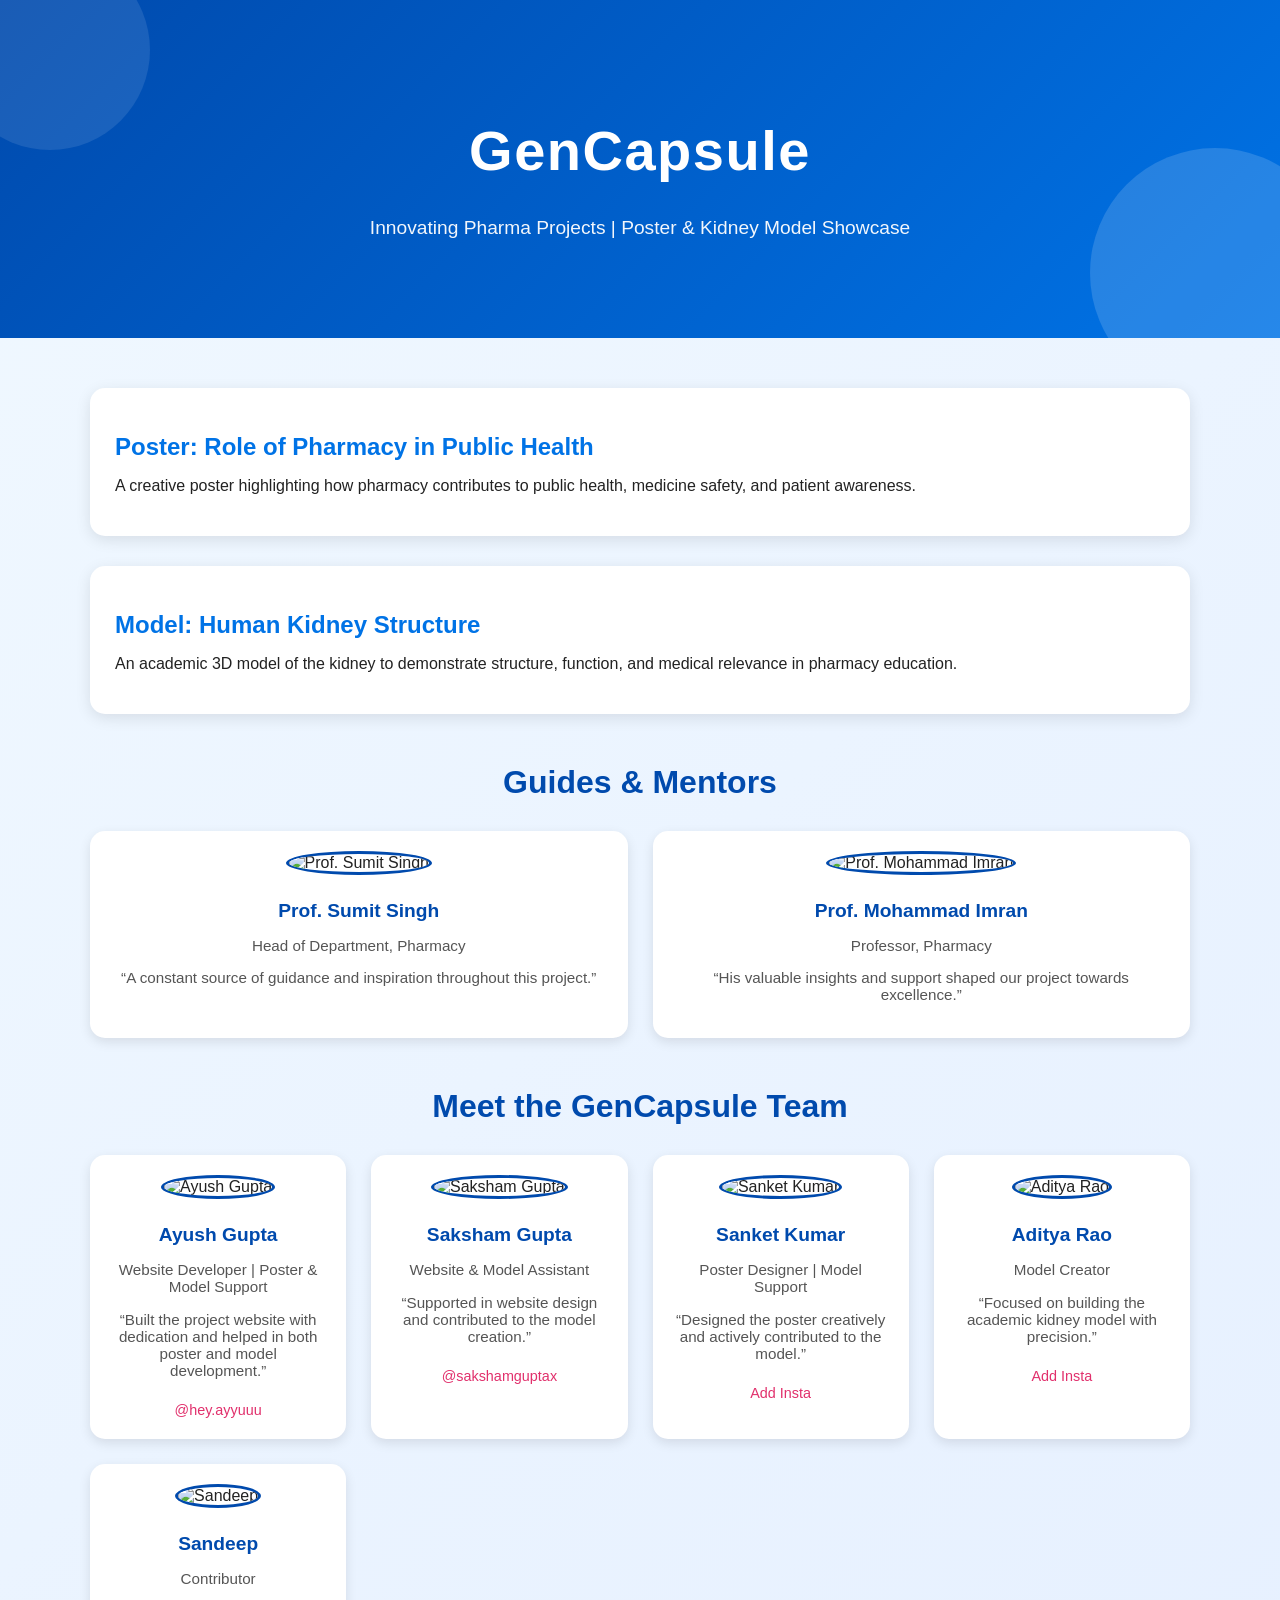
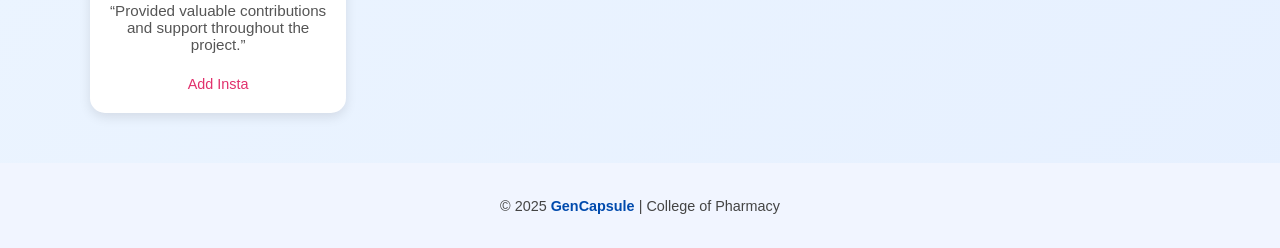
==== a.html @ 82768d1e "Update a.html" ====
<!DOCTYPE html>
<html lang="en">
<head>
  <meta charset="UTF-8">
  <meta name="viewport" content="width=device-width, initial-scale=1.0">
  <title>GenCapsule | Pharmacy Project Showcase</title>
  <style>
    body {
      font-family: 'Poppins', sans-serif;
      margin: 0;
      background: linear-gradient(135deg, #f0f8ff, #e6f0ff);
      color: #222;
    }
    /* Hero Section */
    header {
      display: flex;
      flex-direction: column;
      justify-content: center;
      align-items: center;
      text-align: center;
      padding: 80px 20px;
      background: linear-gradient(135deg, #004aad, #0073e6);
      color: white;
      position: relative;
      overflow: hidden;
    }
    header::before {
      content: "";
      position: absolute;
      top: -50px;
      left: -50px;
      width: 200px;
      height: 200px;
      background: rgba(255, 255, 255, 0.1);
      border-radius: 50%;
      animation: float 6s ease-in-out infinite;
    }
    header::after {
      content: "";
      position: absolute;
      bottom: -60px;
      right: -60px;
      width: 250px;
      height: 250px;
      background: rgba(255, 255, 255, 0.15);
      border-radius: 50%;
      animation: float 8s ease-in-out infinite reverse;
    }
    @keyframes float {
      0%, 100% { transform: translateY(0px); }
      50% { transform: translateY(-20px); }
    }
    header h1 {
      font-size: 3.5rem;
      margin-bottom: 15px;
      letter-spacing: 1.5px;
      z-index: 2;
    }
    header p {
      font-size: 1.2rem;
      opacity: 0.95;
      z-index: 2;
    }

    /* Sections */
    .projects, .team, .mentors {
      max-width: 1100px;
      margin: 50px auto;
      padding: 0 20px;
    }
    .project-card {
      background: white;
      border-radius: 15px;
      padding: 25px;
      box-shadow: 0 4px 15px rgba(0,0,0,0.1);
      margin-bottom: 30px;
      transition: transform 0.3s ease;
    }
    .project-card:hover {
      transform: translateY(-8px);
    }
    .project-card h2 {
      color: #0073e6;
      margin-bottom: 10px;
    }

    /* Team + Mentor section */
    h2.section-title {
      text-align: center;
      margin-bottom: 30px;
      color: #004aad;
      font-size: 2rem;
    }
    .members, .mentors-grid {
      display: grid;
      grid-template-columns: repeat(auto-fit, minmax(220px, 1fr));
      gap: 25px;
    }
    .member, .mentor {
      background: white;
      border-radius: 15px;
      padding: 20px;
      text-align: center;
      box-shadow: 0 4px 12px rgba(0,0,0,0.1);
      transition: transform 0.3s ease;
    }
    .member:hover, .mentor:hover {
      transform: scale(1.05);
    }
    .member img, .mentor img {
      width: 110px;
      height: 110px;
      border-radius: 50%;
      object-fit: cover;
      margin-bottom: 15px;
      border: 3px solid #004aad;
    }
    .member h3, .mentor h3 {
      margin: 10px 0 5px;
      font-size: 1.2rem;
      color: #004aad;
    }
    .member p, .mentor p {
      font-size: 0.95rem;
      color: #555;
    }
    .insta {
      margin-top: 8px;
      display: inline-block;
      color: #e1306c;
      text-decoration: none;
      font-size: 0.9rem;
      font-weight: 500;
    }

    footer {
      text-align: center;
      padding: 20px;
      background: #f1f5ff;
      font-size: 0.9rem;
      color: #444;
    }
    footer strong {
      color: #004aad;
    }
  </style>
</head>
<body>

  <!-- Hero -->
  <header>
    <h1>GenCapsule</h1>
    <p>Innovating Pharma Projects | Poster & Kidney Model Showcase</p>
  </header>

  <!-- Projects -->
  <section class="projects">
    <div class="project-card">
      <h2>Poster: Role of Pharmacy in Public Health</h2>
      <p>A creative poster highlighting how pharmacy contributes to public health, medicine safety, and patient awareness.</p>
    </div>
    <div class="project-card">
      <h2>Model: Human Kidney Structure</h2>
      <p>An academic 3D model of the kidney to demonstrate structure, function, and medical relevance in pharmacy education.</p>
    </div>
  </section>

  <!-- Mentors -->
  <section class="mentors">
    <h2 class="section-title">Guides & Mentors</h2>
    <div class="mentors-grid">
      <div class="mentor">
        <img src="https://github.com/Ayuxhgpt/PharmaElevate/blob/main/assists/scp.jpg?raw=true" alt="Prof. Sumit Singh">
        <h3>Prof. Sumit Singh</h3>
        <p>Head of Department, Pharmacy</p>
        <p>“A constant source of guidance and inspiration throughout this project.”</p>
      </div>
      <div class="mentor">
        <img src="https://github.com/Ayuxhgpt/PharmaElevate/blob/main/assists/scp.jpg?raw=true" alt="Prof. Mohammad Imran">
        <h3>Prof. Mohammad Imran</h3>
        <p>Professor, Pharmacy</p>
        <p>“His valuable insights and support shaped our project towards excellence.”</p>
      </div>
    </div>
  </section>

  <!-- Team -->
  <section class="team">
    <h2 class="section-title">Meet the GenCapsule Team</h2>
    <div class="members">
      <div class="member">
        <img src="https://via.placeholder.com/100" alt="Ayush Gupta">
        <h3>Ayush Gupta</h3>
        <p>Website Developer | Poster & Model Support</p>
        <p>“Built the project website with dedication and helped in both poster and model development.”</p>
        <a href="https://instagram.com/hey.ayyuuu" target="_blank" class="insta">@hey.ayyuuu</a>
      </div>
      <div class="member">
        <img src="https://via.placeholder.com/100" alt="Saksham Gupta">
        <h3>Saksham Gupta</h3>
        <p>Website & Model Assistant</p>
        <p>“Supported in website design and contributed to the model creation.”</p>
        <a href="https://instagram.com/sakshamguptax" target="_blank" class="insta">@sakshamguptax</a>
      </div>
      <div class="member">
        <img src="https://via.placeholder.com/100" alt="Sanket Kumar">
        <h3>Sanket Kumar</h3>
        <p>Poster Designer | Model Support</p>
        <p>“Designed the poster creatively and actively contributed to the model.”</p>
        <a href="#" class="insta">Add Insta</a>
      </div>
      <div class="member">
        <img src="https://via.placeholder.com/100" alt="Aditya Rao">
        <h3>Aditya Rao</h3>
        <p>Model Creator</p>
        <p>“Focused on building the academic kidney model with precision.”</p>
        <a href="#" class="insta">Add Insta</a>
      </div>
      <div class="member">
        <img src="https://via.placeholder.com/100" alt="Sandeep">
        <h3>Sandeep</h3>
        <p>Contributor</p>
        <p>“Provided valuable contributions and support throughout the project.”</p>
        <a href="#" class="insta">Add Insta</a>
      </div>
    </div>
  </section>

  <footer>
    <p>© 2025 <strong>GenCapsule</strong> | College of Pharmacy</p>
  </footer>

</body>
</html>
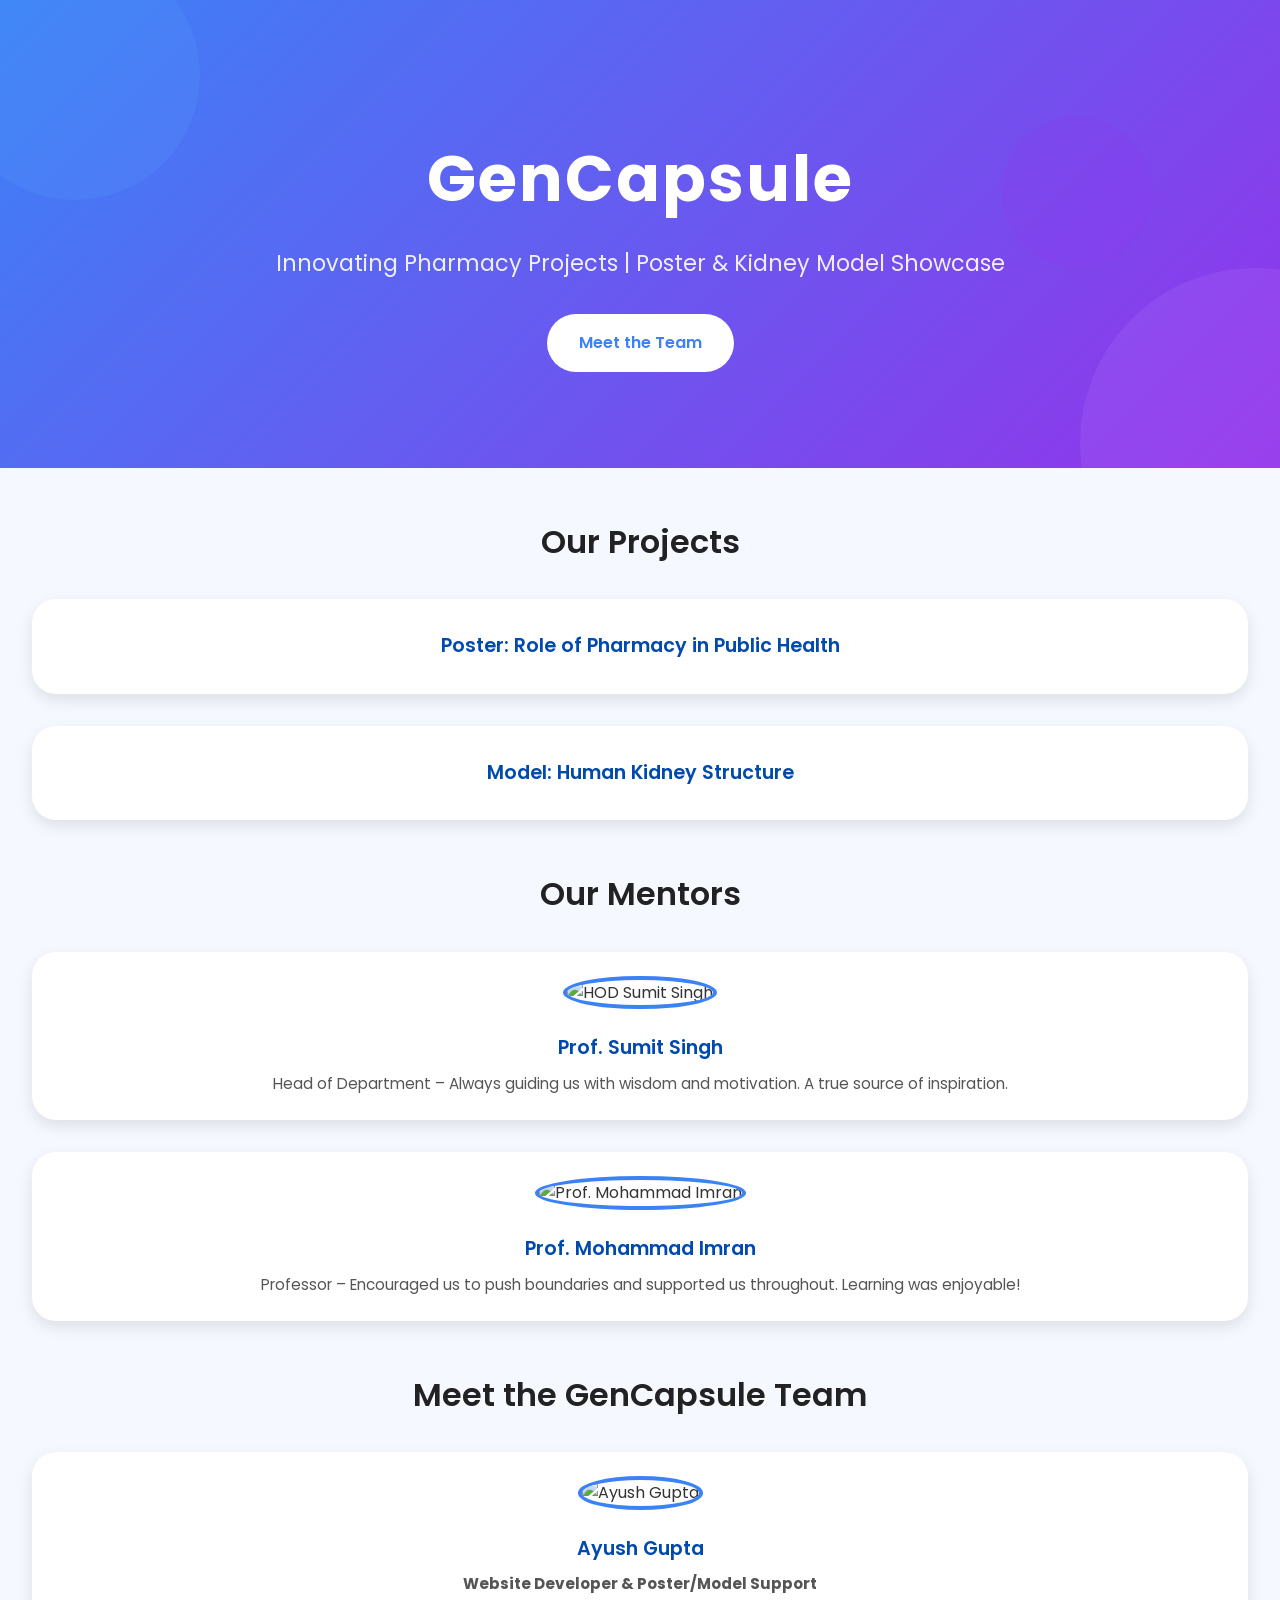
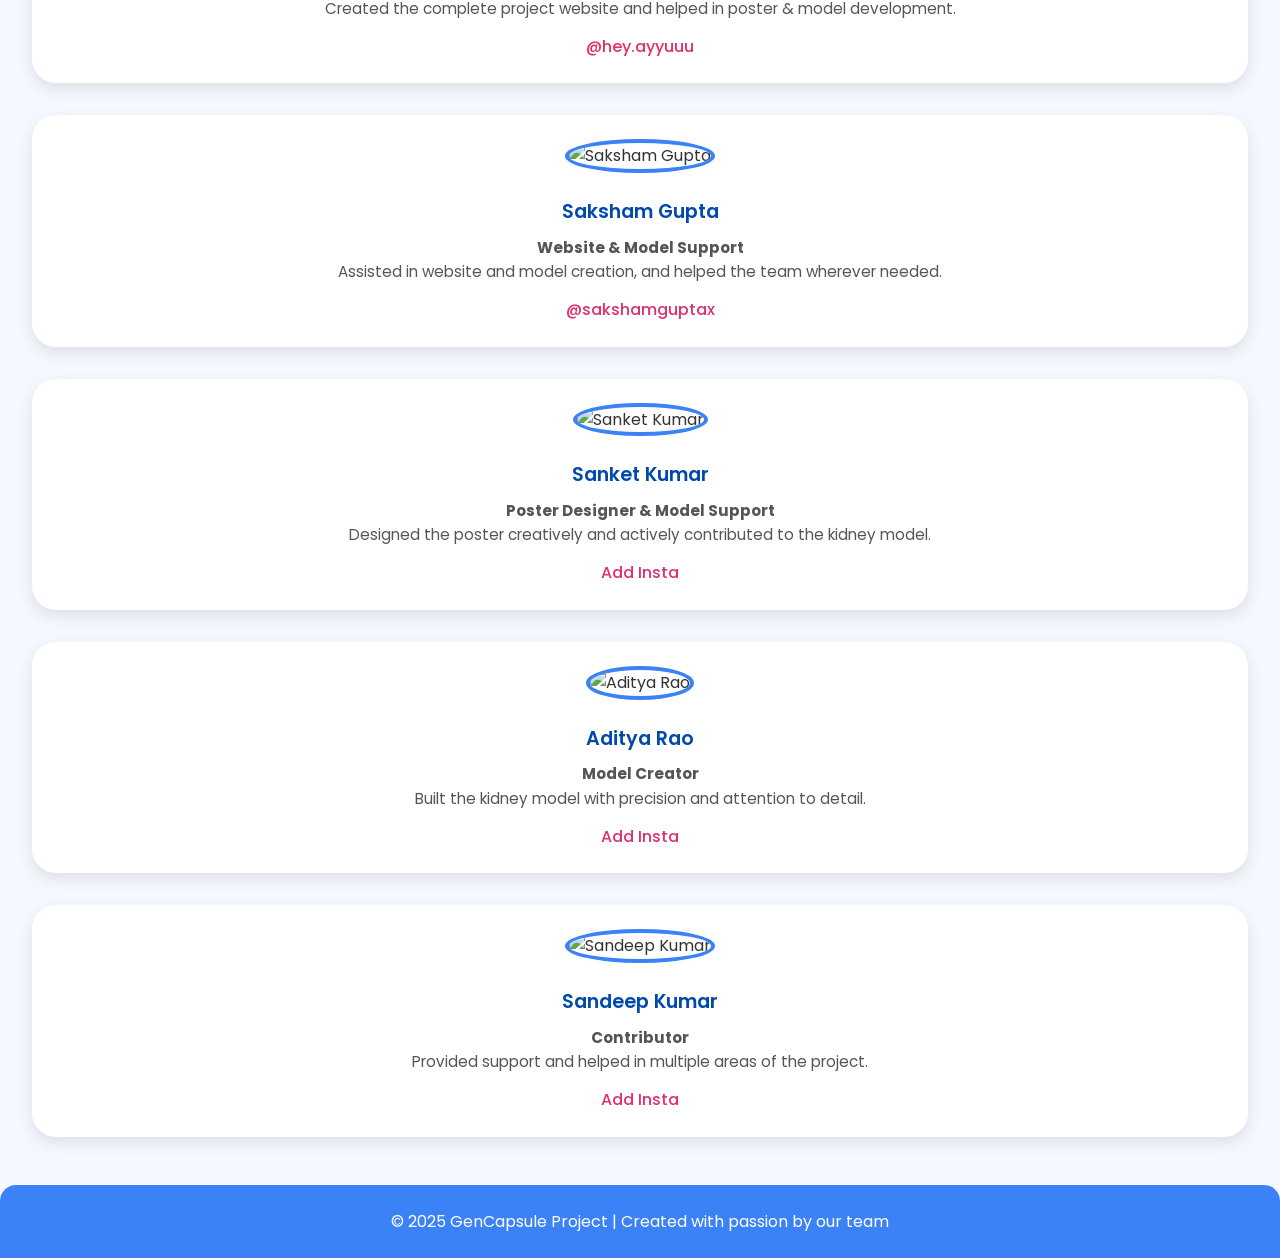
==== commit 19842c0f: "Update a.html" ====
--- a/a.html
+++ b/a.html
@@ -1,234 +1,272 @@
 <!DOCTYPE html>
 <html lang="en">
 <head>
-  <meta charset="UTF-8">
-  <meta name="viewport" content="width=device-width, initial-scale=1.0">
-  <title>GenCapsule | Pharmacy Project Showcase</title>
-  <style>
-    body {
-      font-family: 'Poppins', sans-serif;
-      margin: 0;
-      background: linear-gradient(135deg, #f0f8ff, #e6f0ff);
-      color: #222;
-    }
-    /* Hero Section */
-    header {
-      display: flex;
-      flex-direction: column;
-      justify-content: center;
-      align-items: center;
-      text-align: center;
-      padding: 80px 20px;
-      background: linear-gradient(135deg, #004aad, #0073e6);
-      color: white;
-      position: relative;
-      overflow: hidden;
-    }
-    header::before {
-      content: "";
-      position: absolute;
-      top: -50px;
-      left: -50px;
-      width: 200px;
-      height: 200px;
-      background: rgba(255, 255, 255, 0.1);
-      border-radius: 50%;
-      animation: float 6s ease-in-out infinite;
-    }
-    header::after {
-      content: "";
-      position: absolute;
-      bottom: -60px;
-      right: -60px;
-      width: 250px;
-      height: 250px;
-      background: rgba(255, 255, 255, 0.15);
-      border-radius: 50%;
-      animation: float 8s ease-in-out infinite reverse;
-    }
-    @keyframes float {
-      0%, 100% { transform: translateY(0px); }
-      50% { transform: translateY(-20px); }
-    }
-    header h1 {
-      font-size: 3.5rem;
-      margin-bottom: 15px;
-      letter-spacing: 1.5px;
-      z-index: 2;
-    }
-    header p {
-      font-size: 1.2rem;
-      opacity: 0.95;
-      z-index: 2;
-    }
-
-    /* Sections */
-    .projects, .team, .mentors {
-      max-width: 1100px;
-      margin: 50px auto;
-      padding: 0 20px;
-    }
-    .project-card {
-      background: white;
-      border-radius: 15px;
-      padding: 25px;
-      box-shadow: 0 4px 15px rgba(0,0,0,0.1);
-      margin-bottom: 30px;
-      transition: transform 0.3s ease;
-    }
-    .project-card:hover {
-      transform: translateY(-8px);
-    }
-    .project-card h2 {
-      color: #0073e6;
-      margin-bottom: 10px;
-    }
-
-    /* Team + Mentor section */
-    h2.section-title {
-      text-align: center;
-      margin-bottom: 30px;
-      color: #004aad;
-      font-size: 2rem;
-    }
-    .members, .mentors-grid {
-      display: grid;
-      grid-template-columns: repeat(auto-fit, minmax(220px, 1fr));
-      gap: 25px;
-    }
-    .member, .mentor {
-      background: white;
-      border-radius: 15px;
-      padding: 20px;
-      text-align: center;
-      box-shadow: 0 4px 12px rgba(0,0,0,0.1);
-      transition: transform 0.3s ease;
-    }
-    .member:hover, .mentor:hover {
-      transform: scale(1.05);
-    }
-    .member img, .mentor img {
-      width: 110px;
-      height: 110px;
-      border-radius: 50%;
-      object-fit: cover;
-      margin-bottom: 15px;
-      border: 3px solid #004aad;
-    }
-    .member h3, .mentor h3 {
-      margin: 10px 0 5px;
-      font-size: 1.2rem;
-      color: #004aad;
-    }
-    .member p, .mentor p {
-      font-size: 0.95rem;
-      color: #555;
-    }
-    .insta {
-      margin-top: 8px;
-      display: inline-block;
-      color: #e1306c;
-      text-decoration: none;
-      font-size: 0.9rem;
-      font-weight: 500;
-    }
-
-    footer {
-      text-align: center;
-      padding: 20px;
-      background: #f1f5ff;
-      font-size: 0.9rem;
-      color: #444;
-    }
-    footer strong {
-      color: #004aad;
-    }
-  </style>
+<meta charset="UTF-8">
+<meta name="viewport" content="width=device-width, initial-scale=1.0">
+<title>GenCapsule – Pharmacy Project Showcase</title>
+<link href="https://fonts.googleapis.com/css2?family=Poppins:wght@300;400;600&display=swap" rel="stylesheet">
+<style>
+/* ------------------ Global Styles ------------------ */
+* { margin: 0; padding: 0; box-sizing: border-box; font-family: 'Poppins', sans-serif; }
+body { background: #f5f8ff; color: #333; line-height: 1.6; overflow-x: hidden; }
+a { text-decoration: none; }
+
+/* ------------------ Hero Section ------------------ */
+header.hero {
+  position: relative;
+  overflow: hidden;
+  background: linear-gradient(135deg, #3b82f6, #9333ea);
+  color: white;
+  text-align: center;
+  padding: 8rem 2rem 6rem;
+}
+header.hero h1 {
+  font-size: 4rem;
+  font-weight: 700;
+  margin-bottom: 1rem;
+  letter-spacing: 2px;
+  z-index: 2;
+  position: relative;
+}
+header.hero p {
+  font-size: 1.4rem;
+  opacity: 0.9;
+  margin-bottom: 2rem;
+  position: relative;
+  z-index: 2;
+}
+header.hero .btn {
+  display: inline-block;
+  padding: 1rem 2rem;
+  border-radius: 50px;
+  background: white;
+  color: #3b82f6;
+  font-weight: 600;
+  font-size: 1rem;
+  transition: all 0.3s ease;
+  position: relative;
+  z-index: 2;
+}
+header.hero .btn:hover { background: #222; color: white; }
+
+/* Floating circles animation */
+header.hero .circle {
+  position: absolute;
+  border-radius: 50%;
+  opacity: 0.15;
+  animation: float 10s infinite ease-in-out;
+}
+.circle1 { width: 250px; height: 250px; top: -50px; left: -50px; background: #60a5fa; }
+.circle2 { width: 350px; height: 350px; bottom: -150px; right: -150px; background: #c084fc; }
+.circle3 { width: 150px; height: 150px; top: 25%; right: 10%; background: #9333ea; }
+@keyframes float {
+  0%,100%{ transform: translateY(0); }
+  50%{ transform: translateY(-25px); }
+}
+
+/* ------------------ Sections ------------------ */
+.section-title {
+  text-align: center;
+  font-size: 2rem;
+  margin: 3rem 0 2rem;
+  color: #222;
+  font-weight: 600;
+}
+.container { display: grid; gap: 2rem; padding: 0 2rem; }
+
+/* ------------------ Card Styles ------------------ */
+.card {
+  background: white;
+  border-radius: 1.5rem;
+  padding: 1.5rem;
+  text-align: center;
+  box-shadow: 0 6px 15px rgba(0,0,0,0.1);
+  transition: transform 0.3s ease;
+  position: relative;
+}
+.card:hover { transform: translateY(-8px); }
+.card img {
+  width: 120px; height: 120px;
+  border-radius: 50%;
+  object-fit: cover;
+  margin-bottom: 1rem;
+  border: 4px solid #3b82f6;
+}
+.card h3 { margin: 0.5rem 0; font-size: 1.2rem; font-weight: 600; color:#004aad; }
+.card p { font-size: 0.95rem; color: #555; }
+.card .insta {
+  display: inline-block;
+  margin-top: 0.8rem;
+  color: #e1306c;
+  font-weight: 500;
+  text-decoration: none;
+  transition: color 0.3s;
+}
+.card .insta:hover { color: #3b82f6; }
+
+/* ------------------ Expandable Project Details ------------------ */
+.project-card { cursor: pointer; }
+.project-card .details { display: none; margin-top: 10px; color:#333; font-size:0.95rem; }
+
+/* ------------------ Footer ------------------ */
+footer {
+  text-align: center;
+  padding: 1.5rem;
+  background: #3b82f6;
+  color: white;
+  margin-top: 3rem;
+  border-top-left-radius: 1rem;
+  border-top-right-radius: 1rem;
+}
+
+/* ------------------ Popup ------------------ */
+#popup {
+  position: fixed;
+  top: 20px; left: 50%;
+  transform: translateX(-50%);
+  background: #ff4d4f;
+  color: white;
+  padding: 15px 25px;
+  border-radius: 10px;
+  font-size: 1rem;
+  z-index: 9999;
+  opacity: 0;
+  transition: opacity 0.3s ease;
+}
+</style>
 </head>
 <body>
 
-  <!-- Hero -->
-  <header>
-    <h1>GenCapsule</h1>
-    <p>Innovating Pharma Projects | Poster & Kidney Model Showcase</p>
-  </header>
-
-  <!-- Projects -->
-  <section class="projects">
-    <div class="project-card">
-      <h2>Poster: Role of Pharmacy in Public Health</h2>
-      <p>A creative poster highlighting how pharmacy contributes to public health, medicine safety, and patient awareness.</p>
-    </div>
-    <div class="project-card">
-      <h2>Model: Human Kidney Structure</h2>
-      <p>An academic 3D model of the kidney to demonstrate structure, function, and medical relevance in pharmacy education.</p>
-    </div>
-  </section>
-
-  <!-- Mentors -->
-  <section class="mentors">
-    <h2 class="section-title">Guides & Mentors</h2>
-    <div class="mentors-grid">
-      <div class="mentor">
-        <img src="https://github.com/Ayuxhgpt/PharmaElevate/blob/main/assists/scp.jpg?raw=true" alt="Prof. Sumit Singh">
-        <h3>Prof. Sumit Singh</h3>
-        <p>Head of Department, Pharmacy</p>
-        <p>“A constant source of guidance and inspiration throughout this project.”</p>
+<!-- Hero Section -->
+<header class="hero">
+  <div class="circle circle1"></div>
+  <div class="circle circle2"></div>
+  <div class="circle circle3"></div>
+  <h1>GenCapsule</h1>
+  <p>Innovating Pharmacy Projects | Poster & Kidney Model Showcase</p>
+  <a href="#team" class="btn">Meet the Team</a>
+</header>
+
+<!-- Projects -->
+<section class="projects">
+  <h2 class="section-title">Our Projects</h2>
+  <div class="container">
+    <div class="card project-card" onclick="toggleDetails(this)">
+      <h3>Poster: Role of Pharmacy in Public Health</h3>
+      <div class="details">
+        A creative poster highlighting how pharmacy contributes to public health, medicine safety, and patient awareness.
       </div>
-      <div class="mentor">
-        <img src="https://github.com/Ayuxhgpt/PharmaElevate/blob/main/assists/scp.jpg?raw=true" alt="Prof. Mohammad Imran">
-        <h3>Prof. Mohammad Imran</h3>
-        <p>Professor, Pharmacy</p>
-        <p>“His valuable insights and support shaped our project towards excellence.”</p>
+    </div>
+    <div class="card project-card" onclick="toggleDetails(this)">
+      <h3>Model: Human Kidney Structure</h3>
+      <div class="details">
+        An academic 3D model of the kidney to demonstrate structure, function, and medical relevance in pharmacy education.
       </div>
     </div>
-  </section>
-
-  <!-- Team -->
-  <section class="team">
-    <h2 class="section-title">Meet the GenCapsule Team</h2>
-    <div class="members">
-      <div class="member">
-        <img src="https://via.placeholder.com/100" alt="Ayush Gupta">
-        <h3>Ayush Gupta</h3>
-        <p>Website Developer | Poster & Model Support</p>
-        <p>“Built the project website with dedication and helped in both poster and model development.”</p>
-        <a href="https://instagram.com/hey.ayyuuu" target="_blank" class="insta">@hey.ayyuuu</a>
-      </div>
-      <div class="member">
-        <img src="https://via.placeholder.com/100" alt="Saksham Gupta">
-        <h3>Saksham Gupta</h3>
-        <p>Website & Model Assistant</p>
-        <p>“Supported in website design and contributed to the model creation.”</p>
-        <a href="https://instagram.com/sakshamguptax" target="_blank" class="insta">@sakshamguptax</a>
-      </div>
-      <div class="member">
-        <img src="https://via.placeholder.com/100" alt="Sanket Kumar">
-        <h3>Sanket Kumar</h3>
-        <p>Poster Designer | Model Support</p>
-        <p>“Designed the poster creatively and actively contributed to the model.”</p>
-        <a href="#" class="insta">Add Insta</a>
-      </div>
-      <div class="member">
-        <img src="https://via.placeholder.com/100" alt="Aditya Rao">
-        <h3>Aditya Rao</h3>
-        <p>Model Creator</p>
-        <p>“Focused on building the academic kidney model with precision.”</p>
-        <a href="#" class="insta">Add Insta</a>
-      </div>
-      <div class="member">
-        <img src="https://via.placeholder.com/100" alt="Sandeep">
-        <h3>Sandeep</h3>
-        <p>Contributor</p>
-        <p>“Provided valuable contributions and support throughout the project.”</p>
-        <a href="#" class="insta">Add Insta</a>
-      </div>
-    </div>
-  </section>
-
-  <footer>
-    <p>© 2025 <strong>GenCapsule</strong> | College of Pharmacy</p>
-  </footer>
-
+  </div>
+</section>
+
+<!-- Mentors -->
+<section>
+  <h2 class="section-title">Our Mentors</h2>
+  <div class="container mentors">
+    <div class="card">
+      <img src="https://github.com/Ayuxhgpt/PharmaElevate/blob/main/assists/scp.jpg?raw=true" alt="HOD Sumit Singh">
+      <h3>Prof. Sumit Singh</h3>
+      <p>Head of Department – Always guiding us with wisdom and motivation. A true source of inspiration.</p>
+    </div>
+    <div class="card">
+      <img src="https://github.com/Ayuxhgpt/PharmaElevate/blob/main/assists/scp.jpg?raw=true" alt="Prof. Mohammad Imran">
+      <h3>Prof. Mohammad Imran</h3>
+      <p>Professor – Encouraged us to push boundaries and supported us throughout. Learning was enjoyable!</p>
+    </div>
+  </div>
+</section>
+
+<!-- Team -->
+<section id="team">
+  <h2 class="section-title">Meet the GenCapsule Team</h2>
+  <div class="container members">
+
+    <div class="card">
+      <img src="https://github.com/Ayuxhgpt/PharmaElevate/blob/main/assists/ayupfp.jpg?raw=true" alt="Ayush Gupta">
+      <h3>Ayush Gupta</h3>
+      <p><strong>Website Developer & Poster/Model Support</strong></p>
+      <p>Created the complete project website and helped in poster & model development.</p>
+      <a href="https://instagram.com/hey.ayyuuu" target="_blank" class="insta">@hey.ayyuuu</a>
+    </div>
+
+    <div class="card">
+      <img src="https://github.com/Ayuxhgpt/PharmaElevate/blob/main/assists/sakpfp1.jpg?raw=true" alt="Saksham Gupta">
+      <h3>Saksham Gupta</h3>
+      <p><strong>Website & Model Support</strong></p>
+      <p>Assisted in website and model creation, and helped the team wherever needed.</p>
+      <a href="https://instagram.com/sakshamguptax" target="_blank" class="insta">@sakshamguptax</a>
+    </div>
+
+    <div class="card">
+      <img src="https://github.com/Ayuxhgpt/PharmaElevate/blob/main/assists/sanpfp.jpg?raw=true" alt="Sanket Kumar">
+      <h3>Sanket Kumar</h3>
+      <p><strong>Poster Designer & Model Support</strong></p>
+      <p>Designed the poster creatively and actively contributed to the kidney model.</p>
+      <a href="#" class="insta">Add Insta</a>
+    </div>
+
+    <div class="card">
+      <img src="https://github.com/Ayuxhgpt/PharmaElevate/blob/main/assists/adipfp.jpg?raw=true" alt="Aditya Rao">
+      <h3>Aditya Rao</h3>
+      <p><strong>Model Creator</strong></p>
+      <p>Built the kidney model with precision and attention to detail.</p>
+      <a href="#" class="insta">Add Insta</a>
+    </div>
+
+    <div class="card">
+      <img src="https://github.com/Ayuxhgpt/PharmaElevate/blob/main/assists/sandpfp.jpg?raw=true" alt="Sandeep Kumar">
+      <h3>Sandeep Kumar</h3>
+      <p><strong>Contributor</strong></p>
+      <p>Provided support and helped in multiple areas of the project.</p>
+      <a href="#" class="insta">Add Insta</a>
+    </div>
+
+  </div>
+</section>
+
+<!-- Footer -->
+<footer>
+  <p>© 2025 GenCapsule Project | Created with passion by our team</p>
+</footer>
+
+<!-- Popup -->
+<div id="popup"></div>
+
+<!-- ------------------ Scripts ------------------ -->
+<script>
+// Toggle project details
+function toggleDetails(card){
+  const details = card.querySelector('.details');
+  if(details.style.display === 'block'){ details.style.display = 'none'; }
+  else { details.style.display = 'block'; }
+}
+
+// Anti-download protection
+document.addEventListener('contextmenu', e => {
+  e.preventDefault(); showPopup("🚫 Right-click is disabled!");
+});
+document.addEventListener('keydown', e => {
+  if(e.ctrlKey && ['c','s','u'].includes(e.key.toLowerCase()) || e.key==='PrintScreen'){
+    e.preventDefault(); showPopup("⚠️ Action blocked!");
+  }
+});
+// Disable image drag
+document.querySelectorAll('img').forEach(img => img.setAttribute('draggable','false'));
+
+// Popup function
+function showPopup(message){
+  const popup = document.getElementById('popup');
+  popup.innerText = message;
+  popup.style.opacity = '1';
+  setTimeout(()=>{popup.style.opacity='0';}, 2500);
+}
+</script>
 </body>
 </html>
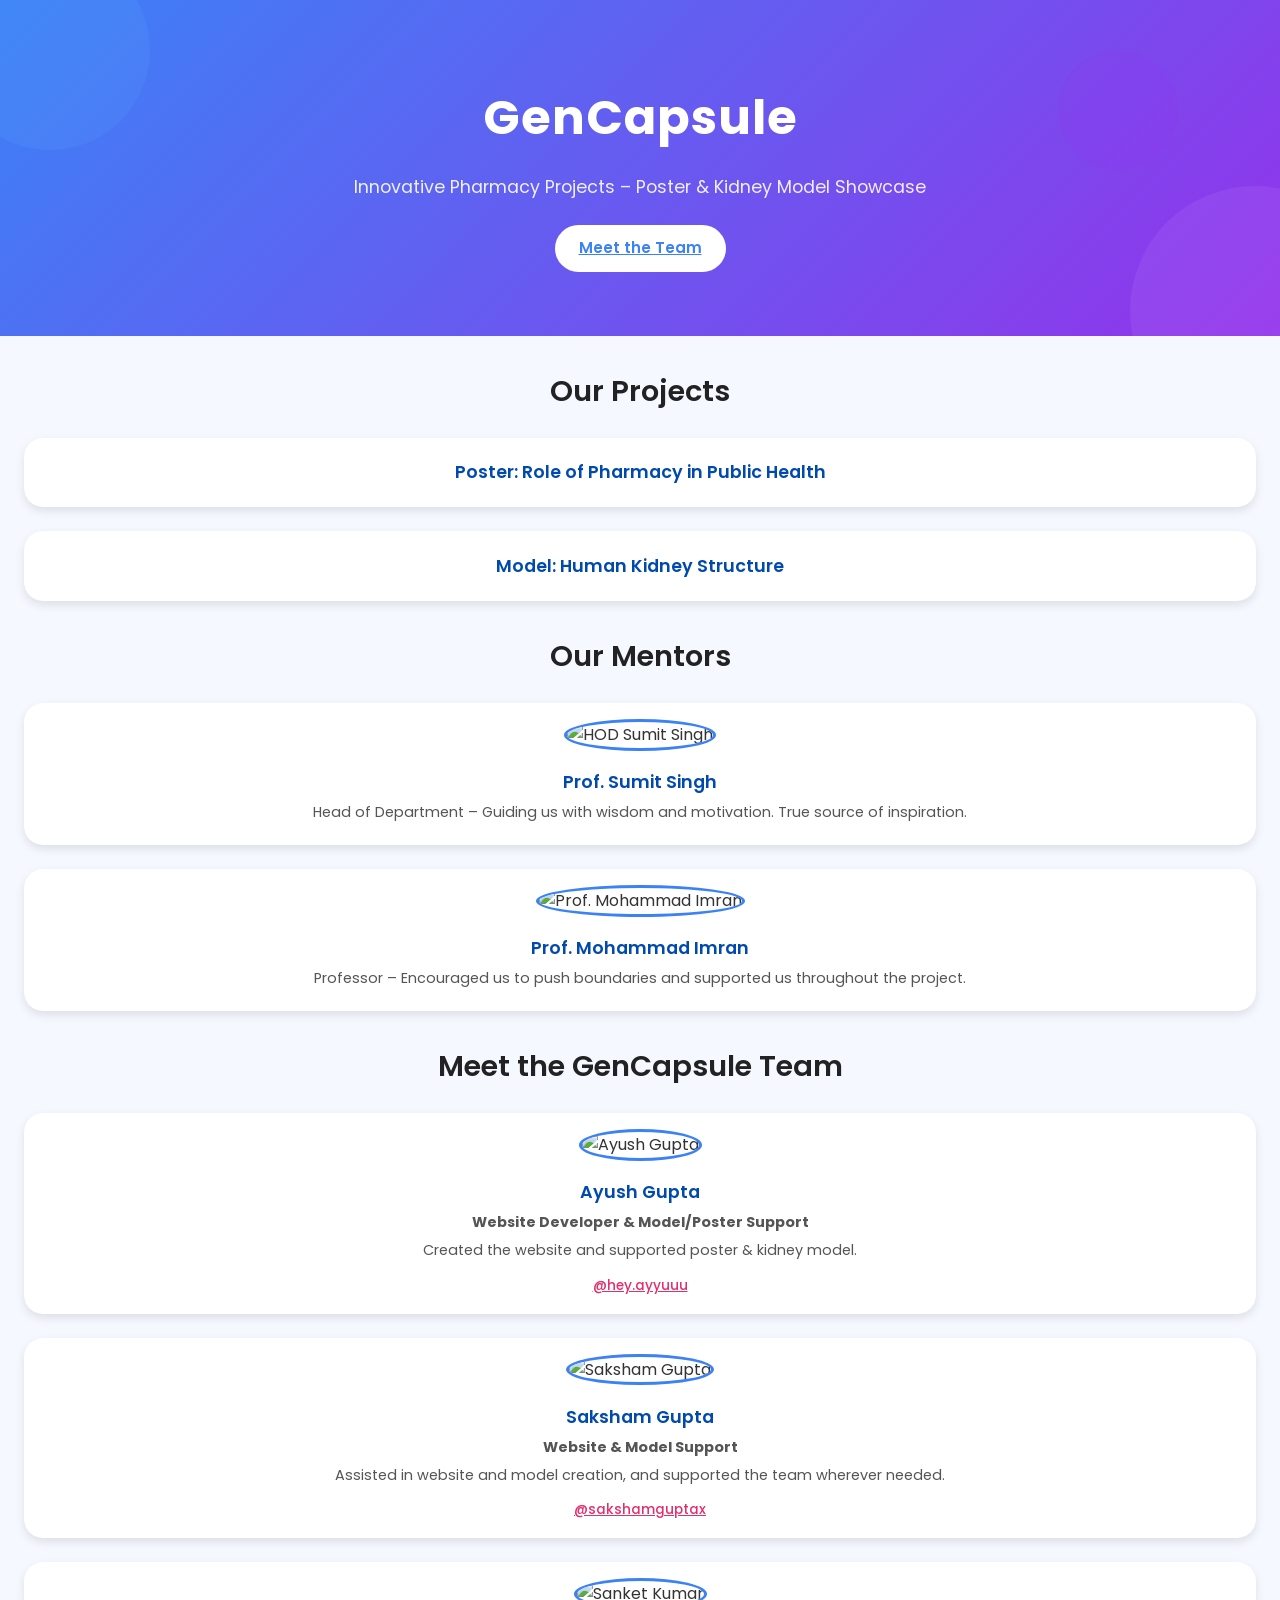
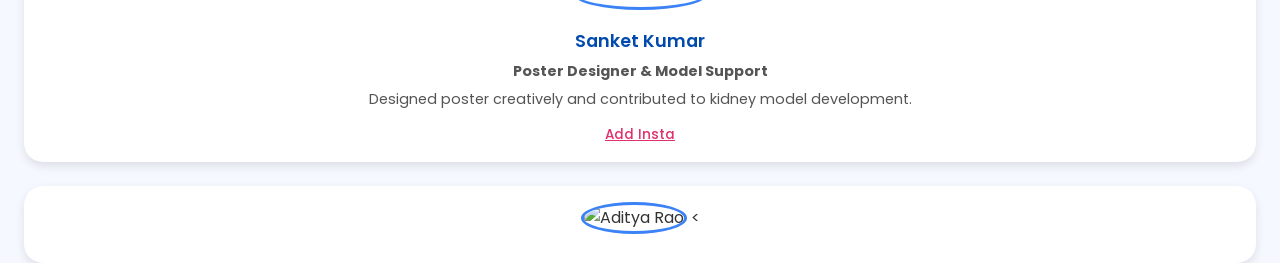
==== commit 1f70a405: "Update a.html" ====
--- a/a.html
+++ b/a.html
@@ -6,132 +6,57 @@
 <title>GenCapsule – Pharmacy Project Showcase</title>
 <link href="https://fonts.googleapis.com/css2?family=Poppins:wght@300;400;600&display=swap" rel="stylesheet">
 <style>
-/* ------------------ Global Styles ------------------ */
-* { margin: 0; padding: 0; box-sizing: border-box; font-family: 'Poppins', sans-serif; }
-body { background: #f5f8ff; color: #333; line-height: 1.6; overflow-x: hidden; }
-a { text-decoration: none; }
+* { margin:0; padding:0; box-sizing:border-box; font-family:'Poppins',sans-serif; }
+body { background:#f5f8ff; color:#333; line-height:1.6; overflow-x:hidden; }
 
-/* ------------------ Hero Section ------------------ */
+/* Hero */
 header.hero {
-  position: relative;
-  overflow: hidden;
+  position: relative; overflow:hidden;
   background: linear-gradient(135deg, #3b82f6, #9333ea);
-  color: white;
-  text-align: center;
-  padding: 8rem 2rem 6rem;
+  color:white; text-align:center;
+  padding:5rem 1.5rem 4rem;
 }
-header.hero h1 {
-  font-size: 4rem;
-  font-weight: 700;
-  margin-bottom: 1rem;
-  letter-spacing: 2px;
-  z-index: 2;
-  position: relative;
-}
-header.hero p {
-  font-size: 1.4rem;
-  opacity: 0.9;
-  margin-bottom: 2rem;
-  position: relative;
-  z-index: 2;
-}
-header.hero .btn {
-  display: inline-block;
-  padding: 1rem 2rem;
-  border-radius: 50px;
-  background: white;
-  color: #3b82f6;
-  font-weight: 600;
-  font-size: 1rem;
-  transition: all 0.3s ease;
-  position: relative;
-  z-index: 2;
-}
-header.hero .btn:hover { background: #222; color: white; }
+header.hero h1 { font-size:3rem; font-weight:700; margin-bottom:1rem; letter-spacing:1px; position:relative; z-index:2; }
+header.hero p { font-size:1.1rem; opacity:0.9; margin-bottom:1.5rem; position:relative; z-index:2; }
+header.hero .btn { display:inline-block; padding:0.7rem 1.5rem; border-radius:50px; background:white; color:#3b82f6; font-weight:600; font-size:0.95rem; transition:all 0.3s ease; position:relative; z-index:2; }
+header.hero .btn:hover { background:#222; color:white; }
 
-/* Floating circles animation */
-header.hero .circle {
-  position: absolute;
-  border-radius: 50%;
-  opacity: 0.15;
-  animation: float 10s infinite ease-in-out;
-}
-.circle1 { width: 250px; height: 250px; top: -50px; left: -50px; background: #60a5fa; }
-.circle2 { width: 350px; height: 350px; bottom: -150px; right: -150px; background: #c084fc; }
-.circle3 { width: 150px; height: 150px; top: 25%; right: 10%; background: #9333ea; }
-@keyframes float {
-  0%,100%{ transform: translateY(0); }
-  50%{ transform: translateY(-25px); }
-}
+/* Floating circles */
+header.hero .circle { position:absolute; border-radius:50%; opacity:0.15; animation:float 10s infinite ease-in-out; }
+.circle1 { width:200px; height:200px; top:-50px; left:-50px; background:#60a5fa; }
+.circle2 { width:250px; height:250px; bottom:-100px; right:-100px; background:#c084fc; }
+.circle3 { width:120px; height:120px; top:15%; right:8%; background:#9333ea; }
+@keyframes float {0%,100%{transform:translateY(0);}50%{transform:translateY(-20px);}}
 
-/* ------------------ Sections ------------------ */
-.section-title {
-  text-align: center;
-  font-size: 2rem;
-  margin: 3rem 0 2rem;
-  color: #222;
-  font-weight: 600;
-}
-.container { display: grid; gap: 2rem; padding: 0 2rem; }
+/* Sections */
+.section-title { text-align:center; font-size:1.8rem; margin:2rem 0 1.5rem; color:#222; font-weight:600; }
+.container { display:grid; gap:1.5rem; padding:0 1.5rem; }
 
-/* ------------------ Card Styles ------------------ */
-.card {
-  background: white;
-  border-radius: 1.5rem;
-  padding: 1.5rem;
-  text-align: center;
-  box-shadow: 0 6px 15px rgba(0,0,0,0.1);
-  transition: transform 0.3s ease;
-  position: relative;
-}
-.card:hover { transform: translateY(-8px); }
-.card img {
-  width: 120px; height: 120px;
-  border-radius: 50%;
-  object-fit: cover;
-  margin-bottom: 1rem;
-  border: 4px solid #3b82f6;
-}
-.card h3 { margin: 0.5rem 0; font-size: 1.2rem; font-weight: 600; color:#004aad; }
-.card p { font-size: 0.95rem; color: #555; }
-.card .insta {
-  display: inline-block;
-  margin-top: 0.8rem;
-  color: #e1306c;
-  font-weight: 500;
-  text-decoration: none;
-  transition: color 0.3s;
-}
-.card .insta:hover { color: #3b82f6; }
+/* Cards */
+.card { background:white; border-radius:1.2rem; padding:1rem; text-align:center; box-shadow:0 4px 10px rgba(0,0,0,0.1); transition: transform 0.3s ease; position:relative; }
+.card:hover { transform:translateY(-6px); }
+.card img { width:100px; height:100px; border-radius:50%; object-fit:cover; margin-bottom:0.8rem; border:3px solid #3b82f6; }
+.card h3 { margin:0.3rem 0; font-size:1.1rem; font-weight:600; color:#004aad; }
+.card p { font-size:0.9rem; color:#555; margin:0.3rem 0; }
+.card .insta { display:inline-block; margin-top:0.5rem; color:#e1306c; font-weight:500; font-size:0.85rem; }
+.card .insta:hover { color:#3b82f6; }
 
-/* ------------------ Expandable Project Details ------------------ */
-.project-card { cursor: pointer; }
-.project-card .details { display: none; margin-top: 10px; color:#333; font-size:0.95rem; }
+/* Project details expandable */
+.project-card { cursor:pointer; }
+.project-card .details { display:none; margin-top:5px; color:#333; font-size:0.9rem; }
 
-/* ------------------ Footer ------------------ */
-footer {
-  text-align: center;
-  padding: 1.5rem;
-  background: #3b82f6;
-  color: white;
-  margin-top: 3rem;
-  border-top-left-radius: 1rem;
-  border-top-right-radius: 1rem;
-}
+/* Footer */
+footer { text-align:center; padding:1.2rem; background:#3b82f6; color:white; margin-top:2rem; border-radius:1rem 1rem 0 0; }
 
-/* ------------------ Popup ------------------ */
-#popup {
-  position: fixed;
-  top: 20px; left: 50%;
-  transform: translateX(-50%);
-  background: #ff4d4f;
-  color: white;
-  padding: 15px 25px;
-  border-radius: 10px;
-  font-size: 1rem;
-  z-index: 9999;
-  opacity: 0;
-  transition: opacity 0.3s ease;
+/* Popup */
+#popup { position:fixed; top:15px; left:50%; transform:translateX(-50%); background:#ff4d4f; color:white; padding:12px 20px; border-radius:10px; font-size:0.95rem; z-index:9999; opacity:0; transition:opacity 0.3s ease; }
+
+/* ------------------ Responsive ------------------ */
+@media(max-width:1024px){ header.hero h1{font-size:2.5rem;} header.hero p{font-size:1rem;} }
+@media(max-width:768px){ 
+  header.hero { padding:4rem 1rem 3rem; }
+  .container { grid-template-columns: 1fr; }
+  .circle1,.circle2,.circle3{display:none;} /* Hide large circles on mobile */
 }
 </style>
 </head>
@@ -143,7 +68,7 @@
   <div class="circle circle2"></div>
   <div class="circle circle3"></div>
   <h1>GenCapsule</h1>
-  <p>Innovating Pharmacy Projects | Poster & Kidney Model Showcase</p>
+  <p>Innovative Pharmacy Projects – Poster & Kidney Model Showcase</p>
   <a href="#team" class="btn">Meet the Team</a>
 </header>
 
@@ -153,15 +78,11 @@
   <div class="container">
     <div class="card project-card" onclick="toggleDetails(this)">
       <h3>Poster: Role of Pharmacy in Public Health</h3>
-      <div class="details">
-        A creative poster highlighting how pharmacy contributes to public health, medicine safety, and patient awareness.
-      </div>
+      <div class="details">A creative poster highlighting pharmacy's role in public health, medicine safety, and patient awareness.</div>
     </div>
     <div class="card project-card" onclick="toggleDetails(this)">
       <h3>Model: Human Kidney Structure</h3>
-      <div class="details">
-        An academic 3D model of the kidney to demonstrate structure, function, and medical relevance in pharmacy education.
-      </div>
+      <div class="details">An academic 3D kidney model demonstrating structure, function, and relevance in pharmacy education.</div>
     </div>
   </div>
 </section>
@@ -173,12 +94,12 @@
     <div class="card">
       <img src="https://github.com/Ayuxhgpt/PharmaElevate/blob/main/assists/scp.jpg?raw=true" alt="HOD Sumit Singh">
       <h3>Prof. Sumit Singh</h3>
-      <p>Head of Department – Always guiding us with wisdom and motivation. A true source of inspiration.</p>
+      <p>Head of Department – Guiding us with wisdom and motivation. True source of inspiration.</p>
     </div>
     <div class="card">
       <img src="https://github.com/Ayuxhgpt/PharmaElevate/blob/main/assists/scp.jpg?raw=true" alt="Prof. Mohammad Imran">
       <h3>Prof. Mohammad Imran</h3>
-      <p>Professor – Encouraged us to push boundaries and supported us throughout. Learning was enjoyable!</p>
+      <p>Professor – Encouraged us to push boundaries and supported us throughout the project.</p>
     </div>
   </div>
 </section>
@@ -191,8 +112,8 @@
     <div class="card">
       <img src="https://github.com/Ayuxhgpt/PharmaElevate/blob/main/assists/ayupfp.jpg?raw=true" alt="Ayush Gupta">
       <h3>Ayush Gupta</h3>
-      <p><strong>Website Developer & Poster/Model Support</strong></p>
-      <p>Created the complete project website and helped in poster & model development.</p>
+      <p><strong>Website Developer & Model/Poster Support</strong></p>
+      <p>Created the website and supported poster & kidney model.</p>
       <a href="https://instagram.com/hey.ayyuuu" target="_blank" class="insta">@hey.ayyuuu</a>
     </div>
 
@@ -200,7 +121,7 @@
       <img src="https://github.com/Ayuxhgpt/PharmaElevate/blob/main/assists/sakpfp1.jpg?raw=true" alt="Saksham Gupta">
       <h3>Saksham Gupta</h3>
       <p><strong>Website & Model Support</strong></p>
-      <p>Assisted in website and model creation, and helped the team wherever needed.</p>
+      <p>Assisted in website and model creation, and supported the team wherever needed.</p>
       <a href="https://instagram.com/sakshamguptax" target="_blank" class="insta">@sakshamguptax</a>
     </div>
 
@@ -208,65 +129,10 @@
       <img src="https://github.com/Ayuxhgpt/PharmaElevate/blob/main/assists/sanpfp.jpg?raw=true" alt="Sanket Kumar">
       <h3>Sanket Kumar</h3>
       <p><strong>Poster Designer & Model Support</strong></p>
-      <p>Designed the poster creatively and actively contributed to the kidney model.</p>
+      <p>Designed poster creatively and contributed to kidney model development.</p>
       <a href="#" class="insta">Add Insta</a>
     </div>
 
     <div class="card">
       <img src="https://github.com/Ayuxhgpt/PharmaElevate/blob/main/assists/adipfp.jpg?raw=true" alt="Aditya Rao">
-      <h3>Aditya Rao</h3>
-      <p><strong>Model Creator</strong></p>
-      <p>Built the kidney model with precision and attention to detail.</p>
-      <a href="#" class="insta">Add Insta</a>
-    </div>
-
-    <div class="card">
-      <img src="https://github.com/Ayuxhgpt/PharmaElevate/blob/main/assists/sandpfp.jpg?raw=true" alt="Sandeep Kumar">
-      <h3>Sandeep Kumar</h3>
-      <p><strong>Contributor</strong></p>
-      <p>Provided support and helped in multiple areas of the project.</p>
-      <a href="#" class="insta">Add Insta</a>
-    </div>
-
-  </div>
-</section>
-
-<!-- Footer -->
-<footer>
-  <p>© 2025 GenCapsule Project | Created with passion by our team</p>
-</footer>
-
-<!-- Popup -->
-<div id="popup"></div>
-
-<!-- ------------------ Scripts ------------------ -->
-<script>
-// Toggle project details
-function toggleDetails(card){
-  const details = card.querySelector('.details');
-  if(details.style.display === 'block'){ details.style.display = 'none'; }
-  else { details.style.display = 'block'; }
-}
-
-// Anti-download protection
-document.addEventListener('contextmenu', e => {
-  e.preventDefault(); showPopup("🚫 Right-click is disabled!");
-});
-document.addEventListener('keydown', e => {
-  if(e.ctrlKey && ['c','s','u'].includes(e.key.toLowerCase()) || e.key==='PrintScreen'){
-    e.preventDefault(); showPopup("⚠️ Action blocked!");
-  }
-});
-// Disable image drag
-document.querySelectorAll('img').forEach(img => img.setAttribute('draggable','false'));
-
-// Popup function
-function showPopup(message){
-  const popup = document.getElementById('popup');
-  popup.innerText = message;
-  popup.style.opacity = '1';
-  setTimeout(()=>{popup.style.opacity='0';}, 2500);
-}
-</script>
-</body>
-</html>
+      <
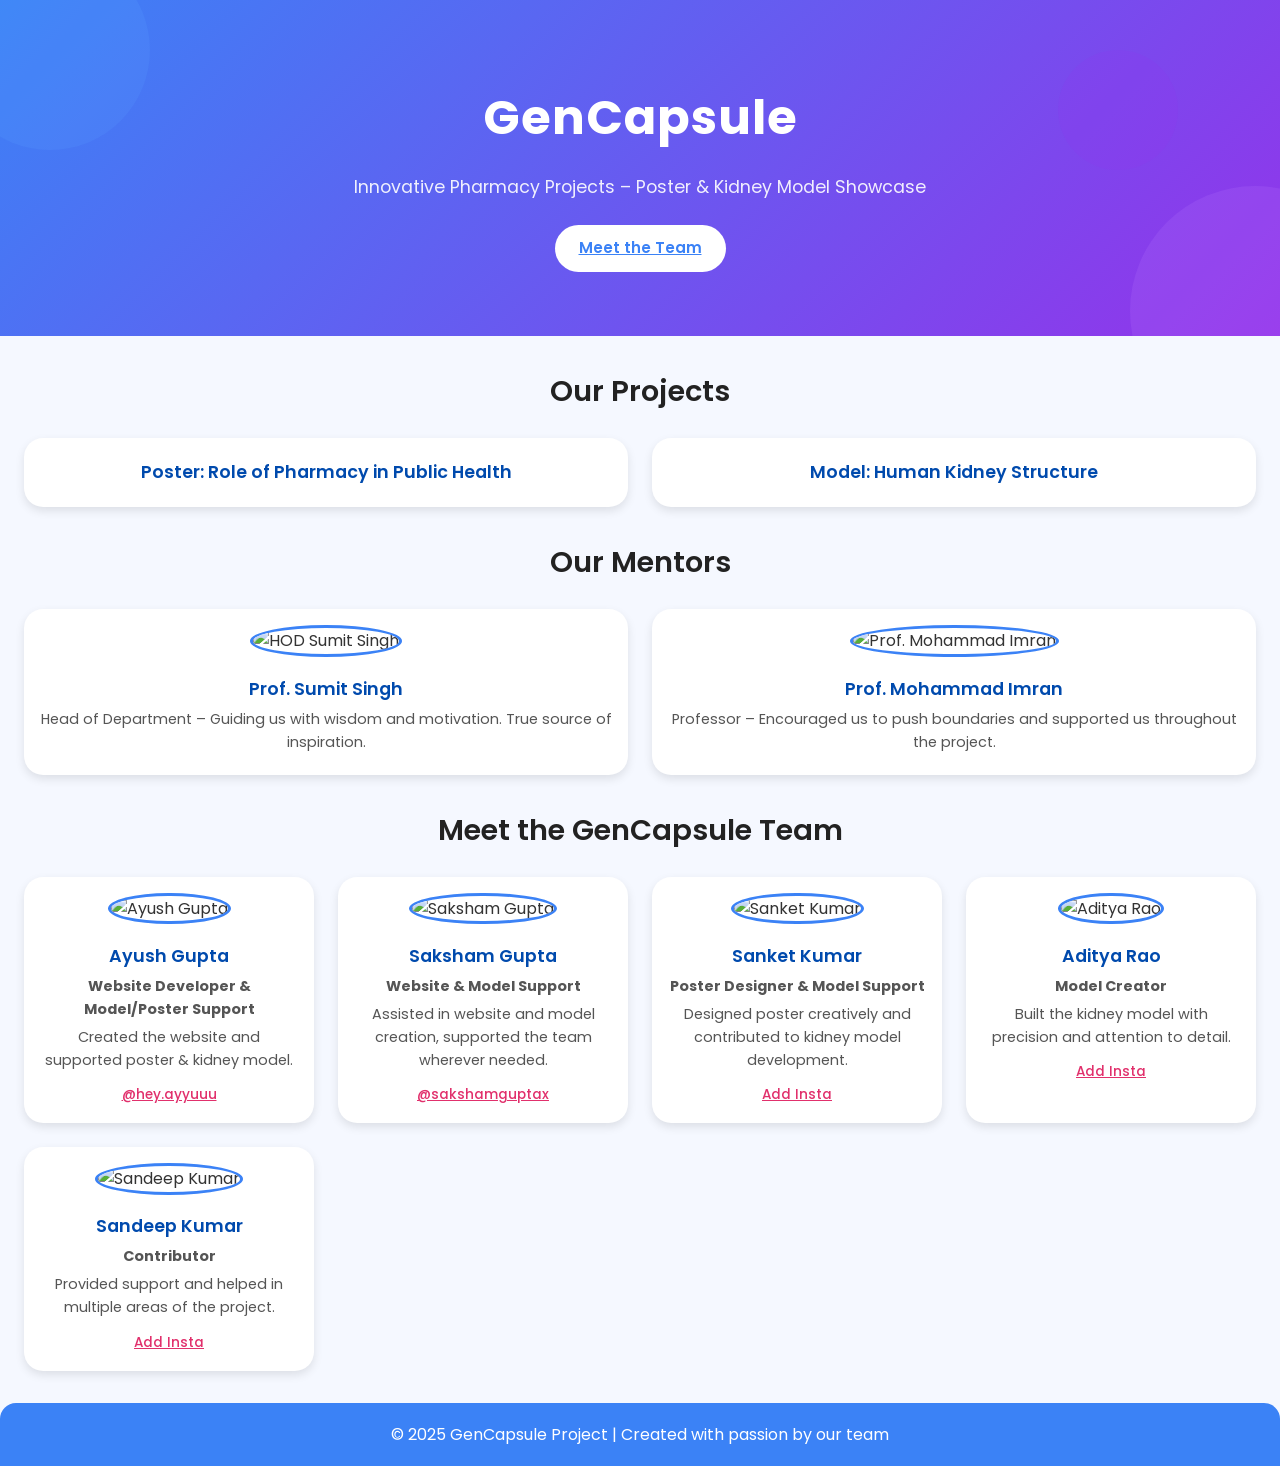
==== commit c0aa511e: "Update a.html" ====
--- a/a.html
+++ b/a.html
@@ -30,7 +30,7 @@
 
 /* Sections */
 .section-title { text-align:center; font-size:1.8rem; margin:2rem 0 1.5rem; color:#222; font-weight:600; }
-.container { display:grid; gap:1.5rem; padding:0 1.5rem; }
+.container { display:grid; gap:1.5rem; padding:0 1.5rem; grid-template-columns: repeat(auto-fit, minmax(250px, 1fr)); }
 
 /* Cards */
 .card { background:white; border-radius:1.2rem; padding:1rem; text-align:center; box-shadow:0 4px 10px rgba(0,0,0,0.1); transition: transform 0.3s ease; position:relative; }
@@ -51,12 +51,12 @@
 /* Popup */
 #popup { position:fixed; top:15px; left:50%; transform:translateX(-50%); background:#ff4d4f; color:white; padding:12px 20px; border-radius:10px; font-size:0.95rem; z-index:9999; opacity:0; transition:opacity 0.3s ease; }
 
-/* ------------------ Responsive ------------------ */
+/* Responsive */
 @media(max-width:1024px){ header.hero h1{font-size:2.5rem;} header.hero p{font-size:1rem;} }
 @media(max-width:768px){ 
   header.hero { padding:4rem 1rem 3rem; }
+  .circle1,.circle2,.circle3{display:none;}
   .container { grid-template-columns: 1fr; }
-  .circle1,.circle2,.circle3{display:none;} /* Hide large circles on mobile */
 }
 </style>
 </head>
@@ -108,7 +108,6 @@
 <section id="team">
   <h2 class="section-title">Meet the GenCapsule Team</h2>
   <div class="container members">
-
     <div class="card">
       <img src="https://github.com/Ayuxhgpt/PharmaElevate/blob/main/assists/ayupfp.jpg?raw=true" alt="Ayush Gupta">
       <h3>Ayush Gupta</h3>
@@ -116,15 +115,13 @@
       <p>Created the website and supported poster & kidney model.</p>
       <a href="https://instagram.com/hey.ayyuuu" target="_blank" class="insta">@hey.ayyuuu</a>
     </div>
-
     <div class="card">
       <img src="https://github.com/Ayuxhgpt/PharmaElevate/blob/main/assists/sakpfp1.jpg?raw=true" alt="Saksham Gupta">
       <h3>Saksham Gupta</h3>
       <p><strong>Website & Model Support</strong></p>
-      <p>Assisted in website and model creation, and supported the team wherever needed.</p>
+      <p>Assisted in website and model creation, supported the team wherever needed.</p>
       <a href="https://instagram.com/sakshamguptax" target="_blank" class="insta">@sakshamguptax</a>
     </div>
-
     <div class="card">
       <img src="https://github.com/Ayuxhgpt/PharmaElevate/blob/main/assists/sanpfp.jpg?raw=true" alt="Sanket Kumar">
       <h3>Sanket Kumar</h3>
@@ -132,7 +129,54 @@
       <p>Designed poster creatively and contributed to kidney model development.</p>
       <a href="#" class="insta">Add Insta</a>
     </div>
-
     <div class="card">
       <img src="https://github.com/Ayuxhgpt/PharmaElevate/blob/main/assists/adipfp.jpg?raw=true" alt="Aditya Rao">
-      <
+      <h3>Aditya Rao</h3>
+      <p><strong>Model Creator</strong></p>
+      <p>Built the kidney model with precision and attention to detail.</p>
+      <a href="#" class="insta">Add Insta</a>
+    </div>
+    <div class="card">
+      <img src="https://github.com/Ayuxhgpt/PharmaElevate/blob/main/assists/sandpfp.jpg?raw=true" alt="Sandeep Kumar">
+      <h3>Sandeep Kumar</h3>
+      <p><strong>Contributor</strong></p>
+      <p>Provided support and helped in multiple areas of the project.</p>
+      <a href="#" class="insta">Add Insta</a>
+    </div>
+  </div>
+</section>
+
+<!-- Footer -->
+<footer>
+  <p>© 2025 GenCapsule Project | Created with passion by our team</p>
+</footer>
+
+<!-- Popup -->
+<div id="popup"></div>
+
+<script>
+// Toggle project details
+function toggleDetails(card){
+  const details = card.querySelector('.details');
+  details.style.display = details.style.display === 'block' ? 'none' : 'block';
+}
+
+// Anti-download protection
+document.addEventListener('contextmenu', e => { e.preventDefault(); showPopup("🚫 Right-click is disabled!"); });
+document.addEventListener('keydown', e => {
+  if(e.ctrlKey && ['c','s','u'].includes(e.key.toLowerCase()) || e.key==='PrintScreen'){
+    e.preventDefault(); showPopup("⚠️ Action blocked!");
+  }
+});
+document.querySelectorAll('img').forEach(img => img.setAttribute('draggable','false'));
+
+// Popup function
+function showPopup(message){
+  const popup = document.getElementById('popup');
+  popup.innerText = message;
+  popup.style.opacity = '1';
+  setTimeout(()=>{popup.style.opacity='0';}, 2500);
+}
+</script>
+</body>
+</html>
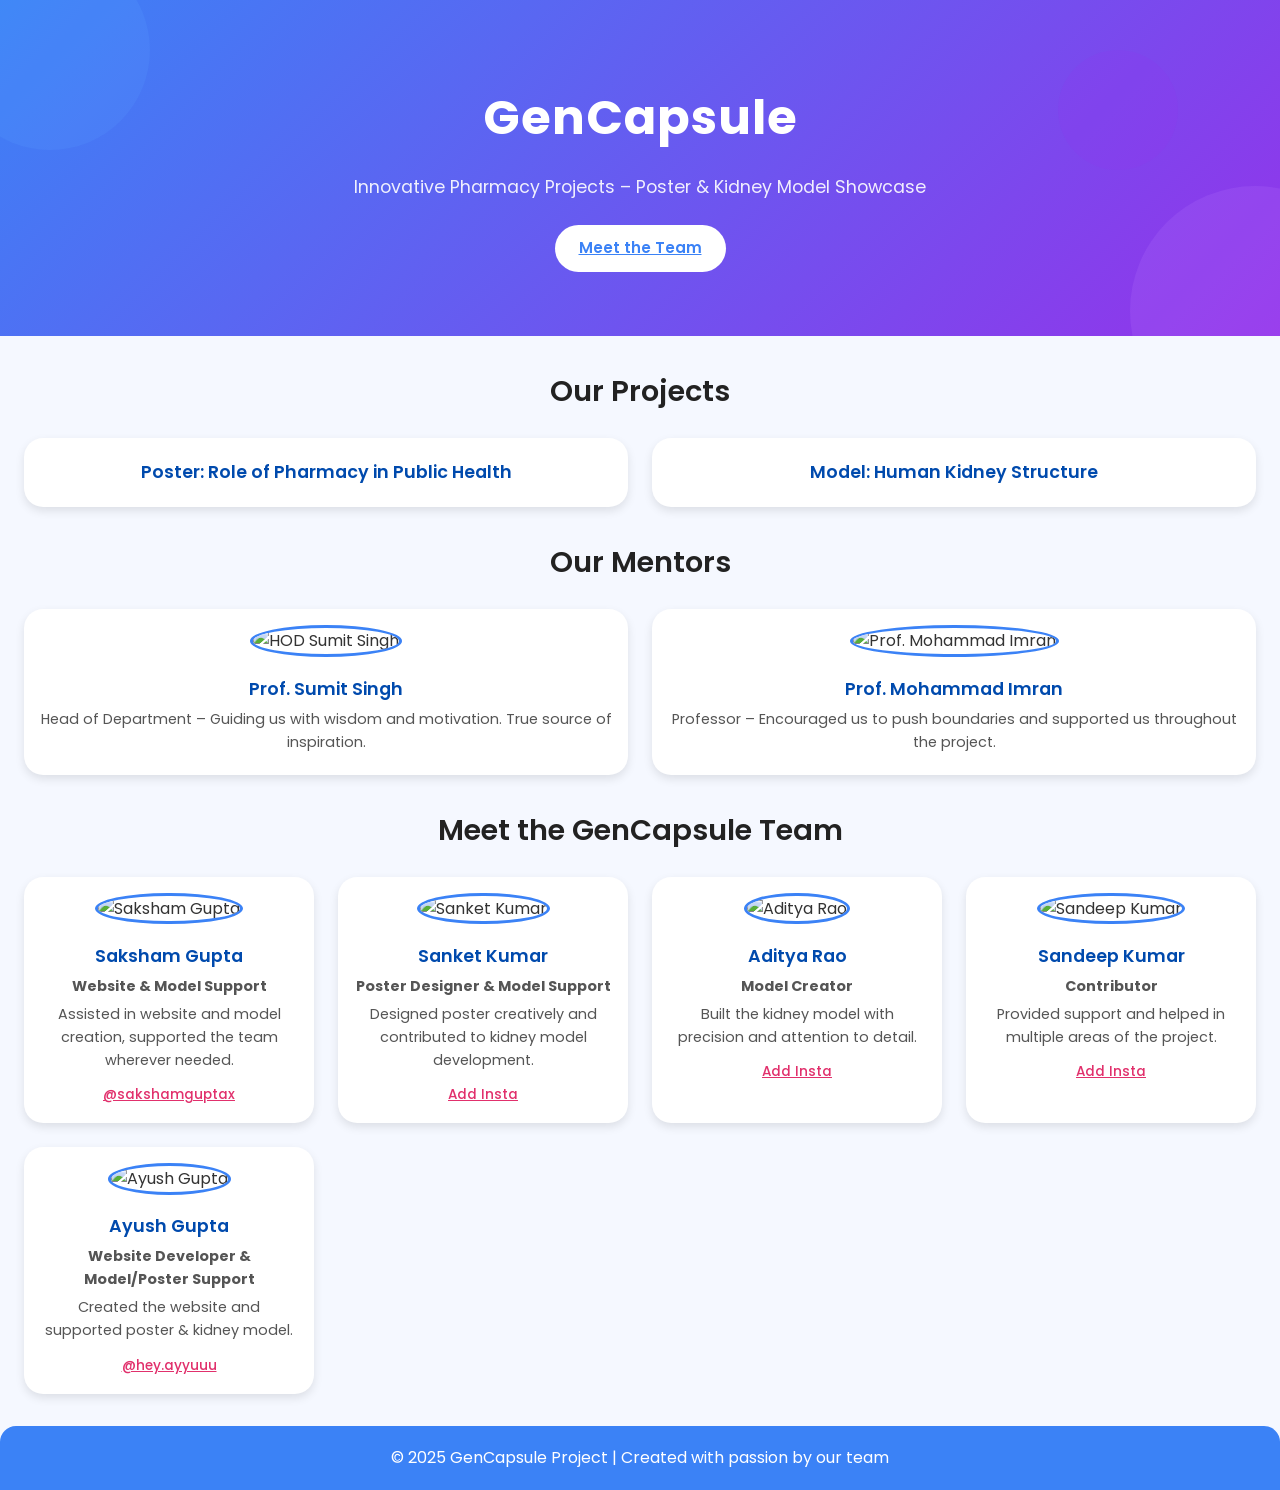
==== commit b26ca908: "Update a.html" ====
--- a/a.html
+++ b/a.html
@@ -109,13 +109,6 @@
   <h2 class="section-title">Meet the GenCapsule Team</h2>
   <div class="container members">
     <div class="card">
-      <img src="https://github.com/Ayuxhgpt/PharmaElevate/blob/main/assists/ayupfp.jpg?raw=true" alt="Ayush Gupta">
-      <h3>Ayush Gupta</h3>
-      <p><strong>Website Developer & Model/Poster Support</strong></p>
-      <p>Created the website and supported poster & kidney model.</p>
-      <a href="https://instagram.com/hey.ayyuuu" target="_blank" class="insta">@hey.ayyuuu</a>
-    </div>
-    <div class="card">
       <img src="https://github.com/Ayuxhgpt/PharmaElevate/blob/main/assists/sakpfp1.jpg?raw=true" alt="Saksham Gupta">
       <h3>Saksham Gupta</h3>
       <p><strong>Website & Model Support</strong></p>
@@ -142,6 +135,13 @@
       <p><strong>Contributor</strong></p>
       <p>Provided support and helped in multiple areas of the project.</p>
       <a href="#" class="insta">Add Insta</a>
+    </div>
+    <div class="card">
+      <img src="https://github.com/Ayuxhgpt/PharmaElevate/blob/main/assists/ayupfp.jpg?raw=true" alt="Ayush Gupta">
+      <h3>Ayush Gupta</h3>
+      <p><strong>Website Developer & Model/Poster Support</strong></p>
+      <p>Created the website and supported poster & kidney model.</p>
+      <a href="https://instagram.com/hey.ayyuuu" target="_blank" class="insta">@hey.ayyuuu</a>
     </div>
   </div>
 </section>
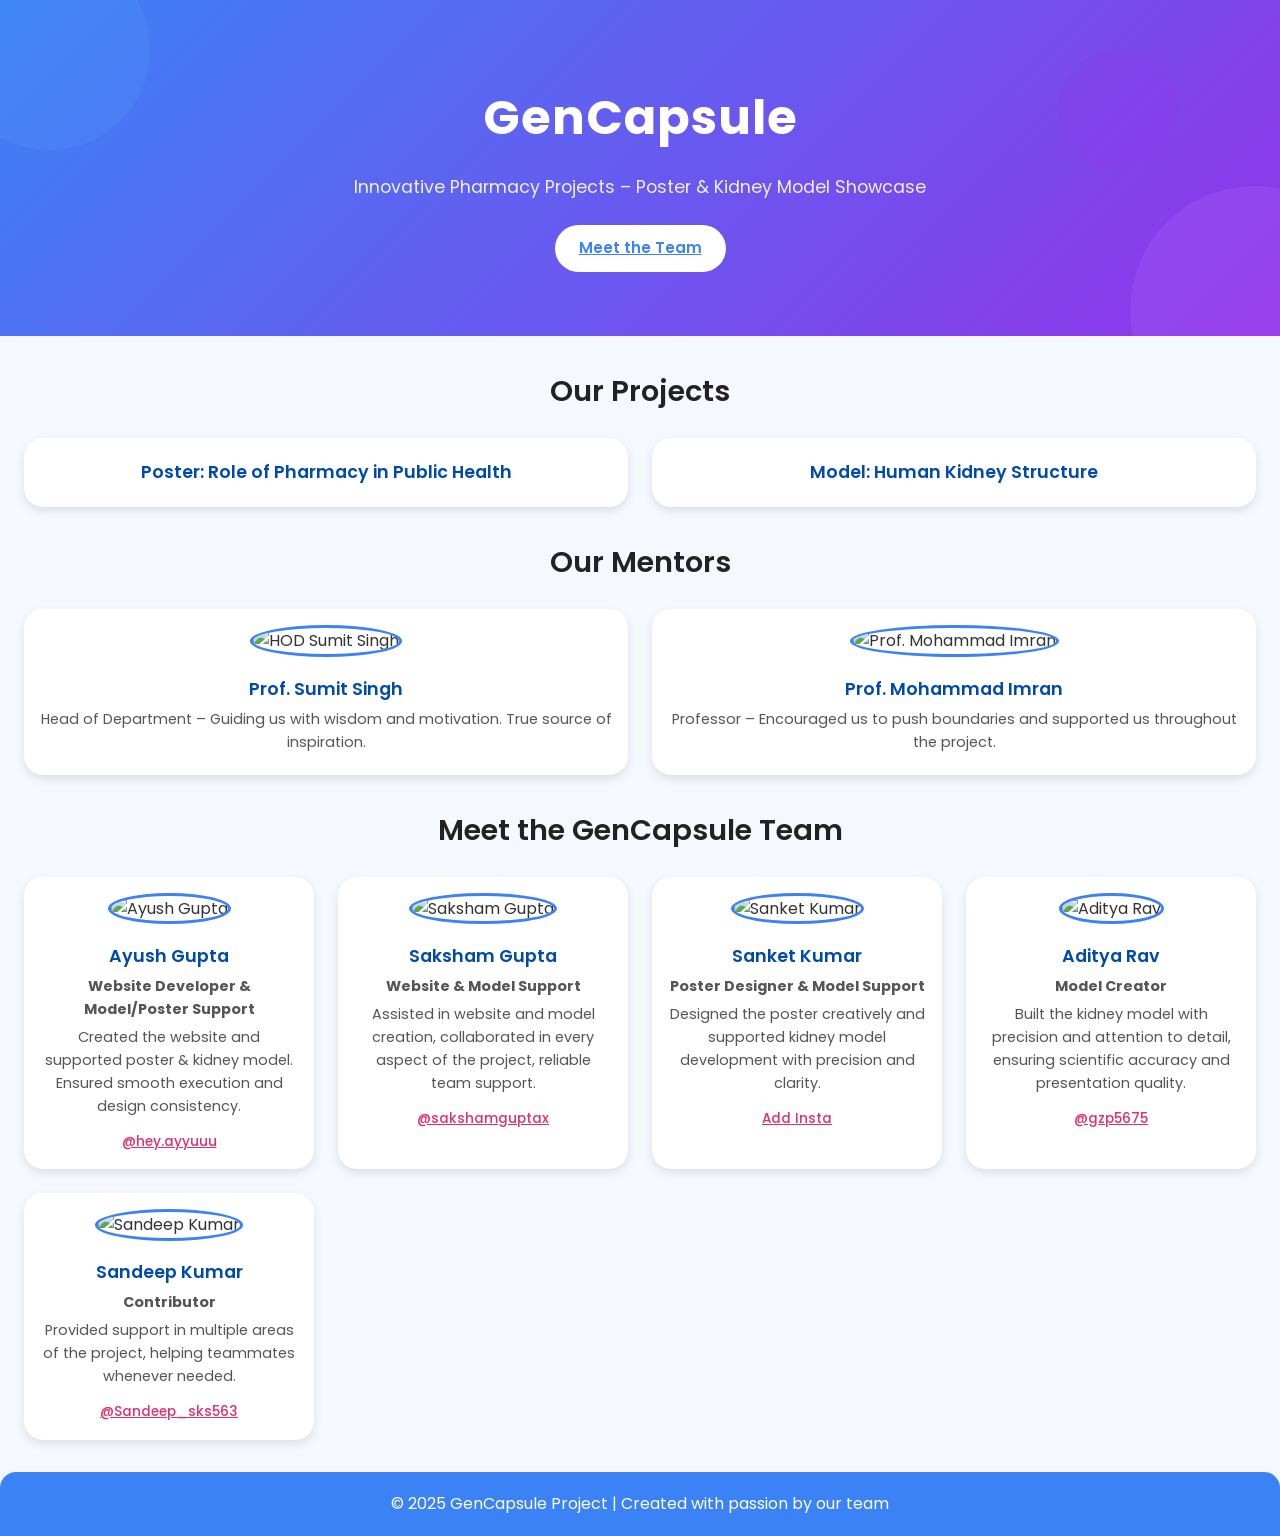
==== commit 27169dc8: "Update a.html" ====
--- a/a.html
+++ b/a.html
@@ -16,10 +16,14 @@
   color:white; text-align:center;
   padding:5rem 1.5rem 4rem;
 }
-header.hero h1 { font-size:3rem; font-weight:700; margin-bottom:1rem; letter-spacing:1px; position:relative; z-index:2; }
-header.hero p { font-size:1.1rem; opacity:0.9; margin-bottom:1.5rem; position:relative; z-index:2; }
+header.hero h1 { font-size:3rem; font-weight:700; margin-bottom:1rem; letter-spacing:1px; position:relative; z-index:2; animation:slideIn 1.2s ease-out;}
+header.hero p { font-size:1.1rem; opacity:0.9; margin-bottom:1.5rem; position:relative; z-index:2; animation:fadeIn 1.5s ease-out;}
 header.hero .btn { display:inline-block; padding:0.7rem 1.5rem; border-radius:50px; background:white; color:#3b82f6; font-weight:600; font-size:0.95rem; transition:all 0.3s ease; position:relative; z-index:2; }
 header.hero .btn:hover { background:#222; color:white; }
+
+/* Hero animations */
+@keyframes slideIn { 0% {opacity:0; transform:translateY(-40px);} 100% {opacity:1; transform:translateY(0);} }
+@keyframes fadeIn { 0% {opacity:0;} 100% {opacity:1;} }
 
 /* Floating circles */
 header.hero .circle { position:absolute; border-radius:50%; opacity:0.15; animation:float 10s infinite ease-in-out; }
@@ -39,7 +43,7 @@
 .card h3 { margin:0.3rem 0; font-size:1.1rem; font-weight:600; color:#004aad; }
 .card p { font-size:0.9rem; color:#555; margin:0.3rem 0; }
 .card .insta { display:inline-block; margin-top:0.5rem; color:#e1306c; font-weight:500; font-size:0.85rem; }
-.card .insta:hover { color:#3b82f6; }
+.card .insta:hover { color:#3b82f6; cursor:pointer; }
 
 /* Project details expandable */
 .project-card { cursor:pointer; }
@@ -78,11 +82,11 @@
   <div class="container">
     <div class="card project-card" onclick="toggleDetails(this)">
       <h3>Poster: Role of Pharmacy in Public Health</h3>
-      <div class="details">A creative poster highlighting pharmacy's role in public health, medicine safety, and patient awareness.</div>
+      <div class="details">A creative poster highlighting pharmacy's role in public health, medicine safety, and patient awareness. Team members supported each other in research, design, and final execution.</div>
     </div>
     <div class="card project-card" onclick="toggleDetails(this)">
       <h3>Model: Human Kidney Structure</h3>
-      <div class="details">An academic 3D kidney model demonstrating structure, function, and relevance in pharmacy education.</div>
+      <div class="details">An academic 3D kidney model demonstrating structure, function, and relevance in pharmacy education. Ayush, Sanket, and Aditya worked collaboratively for precision and accuracy.</div>
     </div>
   </div>
 </section>
@@ -108,41 +112,47 @@
 <section id="team">
   <h2 class="section-title">Meet the GenCapsule Team</h2>
   <div class="container members">
+
+    <div class="card">
+      <img src="https://github.com/Ayuxhgpt/PharmaElevate/blob/main/assists/ayupfp.jpg?raw=true" alt="Ayush Gupta">
+      <h3>Ayush Gupta</h3>
+      <p><strong>Website Developer & Model/Poster Support</strong></p>
+      <p>Created the website and supported poster & kidney model. Ensured smooth execution and design consistency.</p>
+      <a href="https://instagram.com/hey.ayyuuu" target="_blank" class="insta">@hey.ayyuuu</a>
+    </div>
+
     <div class="card">
       <img src="https://github.com/Ayuxhgpt/PharmaElevate/blob/main/assists/sakpfp1.jpg?raw=true" alt="Saksham Gupta">
       <h3>Saksham Gupta</h3>
       <p><strong>Website & Model Support</strong></p>
-      <p>Assisted in website and model creation, supported the team wherever needed.</p>
+      <p>Assisted in website and model creation, collaborated in every aspect of the project, reliable team support.</p>
       <a href="https://instagram.com/sakshamguptax" target="_blank" class="insta">@sakshamguptax</a>
     </div>
+
     <div class="card">
       <img src="https://github.com/Ayuxhgpt/PharmaElevate/blob/main/assists/sanpfp.jpg?raw=true" alt="Sanket Kumar">
       <h3>Sanket Kumar</h3>
       <p><strong>Poster Designer & Model Support</strong></p>
-      <p>Designed poster creatively and contributed to kidney model development.</p>
+      <p>Designed the poster creatively and supported kidney model development with precision and clarity.</p>
       <a href="#" class="insta">Add Insta</a>
     </div>
+
     <div class="card">
-      <img src="https://github.com/Ayuxhgpt/PharmaElevate/blob/main/assists/adipfp.jpg?raw=true" alt="Aditya Rao">
-      <h3>Aditya Rao</h3>
+      <img src="https://github.com/Ayuxhgpt/PharmaElevate/blob/main/assists/adipfp.jpg?raw=true" alt="Aditya Rav">
+      <h3>Aditya Rav</h3>
       <p><strong>Model Creator</strong></p>
-      <p>Built the kidney model with precision and attention to detail.</p>
-      <a href="#" class="insta">Add Insta</a>
+      <p>Built the kidney model with precision and attention to detail, ensuring scientific accuracy and presentation quality.</p>
+      <a href="https://instagram.com/gzp5675" target="_blank" class="insta">@gzp5675</a>
     </div>
+
     <div class="card">
       <img src="https://github.com/Ayuxhgpt/PharmaElevate/blob/main/assists/sandpfp.jpg?raw=true" alt="Sandeep Kumar">
       <h3>Sandeep Kumar</h3>
       <p><strong>Contributor</strong></p>
-      <p>Provided support and helped in multiple areas of the project.</p>
-      <a href="#" class="insta">Add Insta</a>
+      <p>Provided support in multiple areas of the project, helping teammates whenever needed.</p>
+      <a href="https://instagram.com/Sandeep_sks563" target="_blank" class="insta">@Sandeep_sks563</a>
     </div>
-    <div class="card">
-      <img src="https://github.com/Ayuxhgpt/PharmaElevate/blob/main/assists/ayupfp.jpg?raw=true" alt="Ayush Gupta">
-      <h3>Ayush Gupta</h3>
-      <p><strong>Website Developer & Model/Poster Support</strong></p>
-      <p>Created the website and supported poster & kidney model.</p>
-      <a href="https://instagram.com/hey.ayyuuu" target="_blank" class="insta">@hey.ayyuuu</a>
-    </div>
+
   </div>
 </section>
 
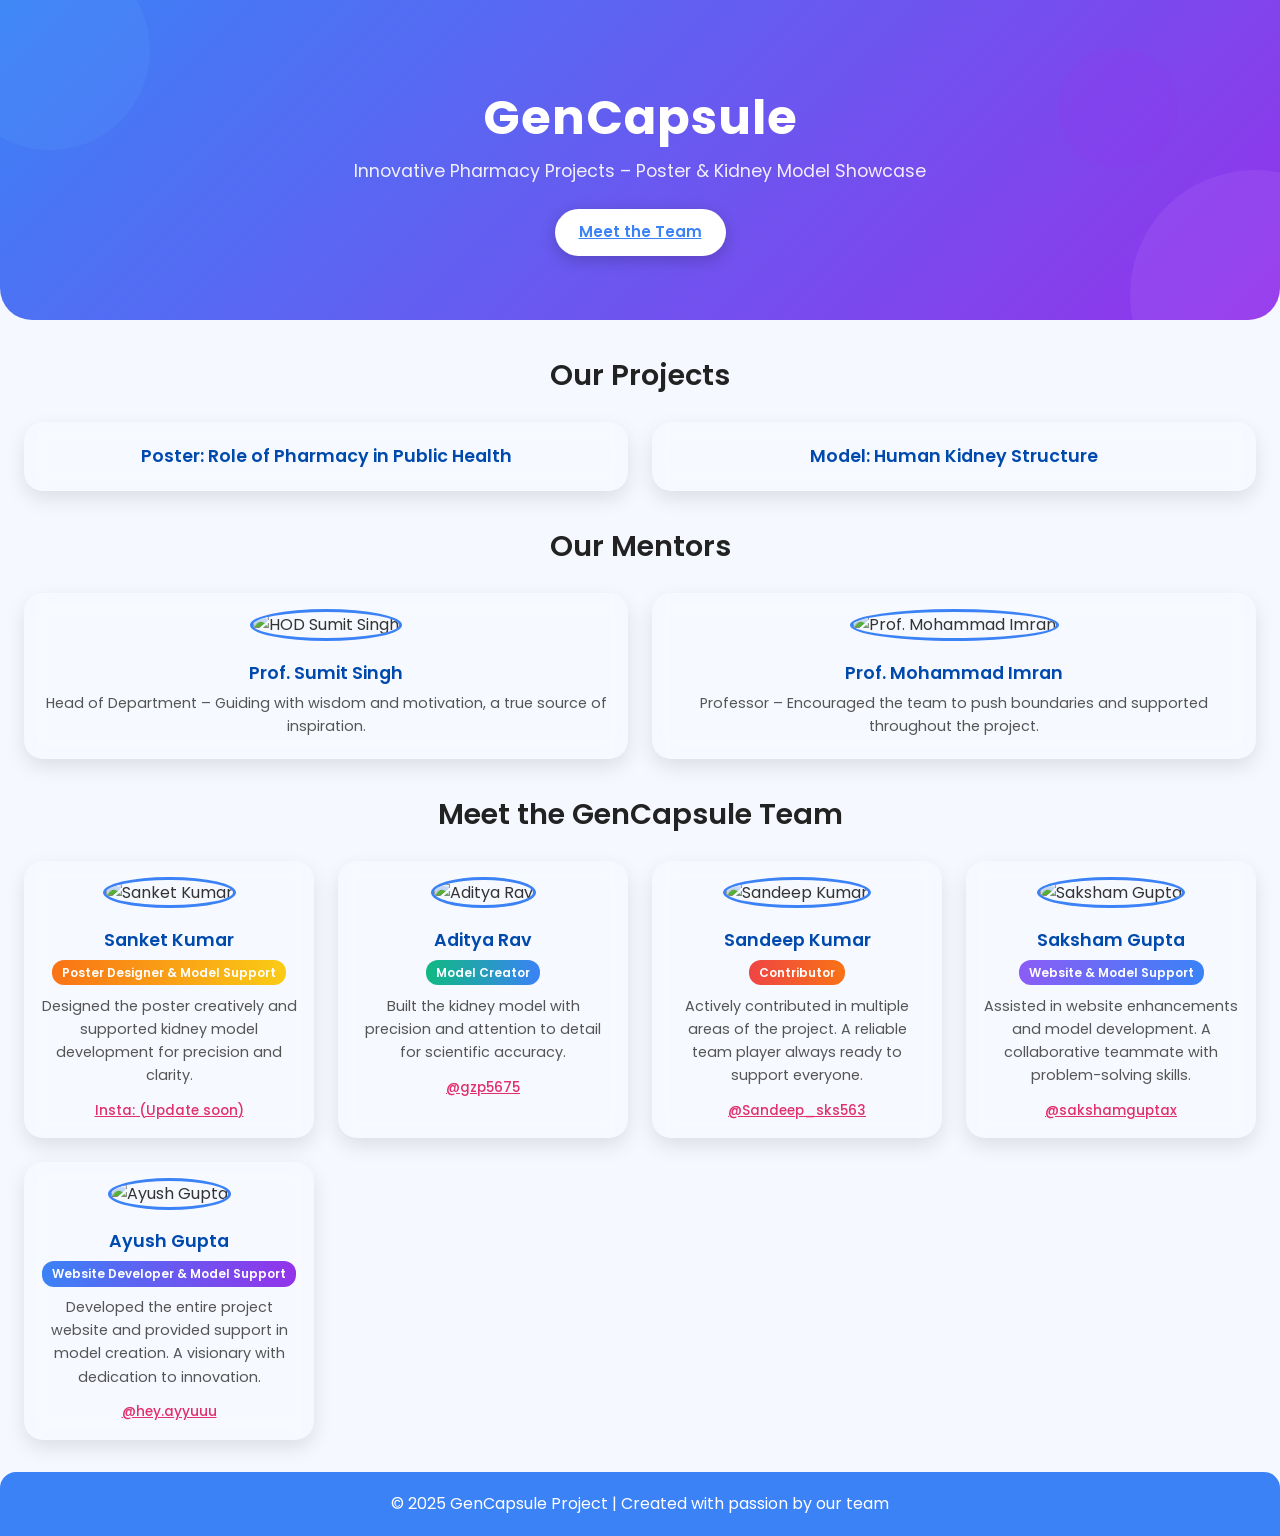
==== commit b836957c: "Update a.html" ====
--- a/a.html
+++ b/a.html
@@ -6,67 +6,48 @@
 <title>GenCapsule – Pharmacy Project Showcase</title>
 <link href="https://fonts.googleapis.com/css2?family=Poppins:wght@300;400;600&display=swap" rel="stylesheet">
 <style>
-* { margin:0; padding:0; box-sizing:border-box; font-family:'Poppins',sans-serif; }
-body { background:#f5f8ff; color:#333; line-height:1.6; overflow-x:hidden; }
-
-/* Hero */
-header.hero {
-  position: relative; overflow:hidden;
-  background: linear-gradient(135deg, #3b82f6, #9333ea);
-  color:white; text-align:center;
-  padding:5rem 1.5rem 4rem;
-}
-header.hero h1 { font-size:3rem; font-weight:700; margin-bottom:1rem; letter-spacing:1px; position:relative; z-index:2; animation:slideIn 1.2s ease-out;}
-header.hero p { font-size:1.1rem; opacity:0.9; margin-bottom:1.5rem; position:relative; z-index:2; animation:fadeIn 1.5s ease-out;}
-header.hero .btn { display:inline-block; padding:0.7rem 1.5rem; border-radius:50px; background:white; color:#3b82f6; font-weight:600; font-size:0.95rem; transition:all 0.3s ease; position:relative; z-index:2; }
-header.hero .btn:hover { background:#222; color:white; }
-
-/* Hero animations */
-@keyframes slideIn { 0% {opacity:0; transform:translateY(-40px);} 100% {opacity:1; transform:translateY(0);} }
-@keyframes fadeIn { 0% {opacity:0;} 100% {opacity:1;} }
-
-/* Floating circles */
-header.hero .circle { position:absolute; border-radius:50%; opacity:0.15; animation:float 10s infinite ease-in-out; }
-.circle1 { width:200px; height:200px; top:-50px; left:-50px; background:#60a5fa; }
-.circle2 { width:250px; height:250px; bottom:-100px; right:-100px; background:#c084fc; }
-.circle3 { width:120px; height:120px; top:15%; right:8%; background:#9333ea; }
-@keyframes float {0%,100%{transform:translateY(0);}50%{transform:translateY(-20px);}}
-
-/* Sections */
-.section-title { text-align:center; font-size:1.8rem; margin:2rem 0 1.5rem; color:#222; font-weight:600; }
-.container { display:grid; gap:1.5rem; padding:0 1.5rem; grid-template-columns: repeat(auto-fit, minmax(250px, 1fr)); }
-
-/* Cards */
-.card { background:white; border-radius:1.2rem; padding:1rem; text-align:center; box-shadow:0 4px 10px rgba(0,0,0,0.1); transition: transform 0.3s ease; position:relative; }
-.card:hover { transform:translateY(-6px); }
-.card img { width:100px; height:100px; border-radius:50%; object-fit:cover; margin-bottom:0.8rem; border:3px solid #3b82f6; }
-.card h3 { margin:0.3rem 0; font-size:1.1rem; font-weight:600; color:#004aad; }
-.card p { font-size:0.9rem; color:#555; margin:0.3rem 0; }
-.card .insta { display:inline-block; margin-top:0.5rem; color:#e1306c; font-weight:500; font-size:0.85rem; }
-.card .insta:hover { color:#3b82f6; cursor:pointer; }
-
-/* Project details expandable */
-.project-card { cursor:pointer; }
-.project-card .details { display:none; margin-top:5px; color:#333; font-size:0.9rem; }
-
-/* Footer */
-footer { text-align:center; padding:1.2rem; background:#3b82f6; color:white; margin-top:2rem; border-radius:1rem 1rem 0 0; }
-
-/* Popup */
-#popup { position:fixed; top:15px; left:50%; transform:translateX(-50%); background:#ff4d4f; color:white; padding:12px 20px; border-radius:10px; font-size:0.95rem; z-index:9999; opacity:0; transition:opacity 0.3s ease; }
-
-/* Responsive */
+* {margin:0; padding:0; box-sizing:border-box; font-family:'Poppins',sans-serif;}
+body {background:#f5f8ff; color:#333; line-height:1.6; overflow-x:hidden;}
+header.hero{position:relative;overflow:hidden;text-align:center;background: linear-gradient(135deg,#3b82f6,#9333ea);color:white;padding:5rem 1.5rem 4rem;border-bottom-left-radius:2rem;border-bottom-right-radius:2rem;}
+header.hero h1{font-size:3rem;font-weight:700;letter-spacing:1px;position:relative; z-index:2; animation:slideIn 1.2s ease-out;}
+header.hero p{font-size:1.1rem;opacity:0.9;margin-bottom:1.5rem;position:relative; z-index:2;animation:fadeIn 1.5s ease-out;}
+header.hero .btn{display:inline-block;padding:0.7rem 1.5rem;border-radius:50px;background:white;color:#3b82f6;font-weight:600;font-size:0.95rem;transition:all 0.3s ease;position:relative; z-index:2;box-shadow:0 4px 15px rgba(0,0,0,0.2);}
+header.hero .btn:hover{ background:#222; color:white; transform:scale(1.05);}
+@keyframes slideIn{0%{opacity:0; transform:translateY(-40px);}100%{opacity:1; transform:translateY(0);}}
+@keyframes fadeIn{0%{opacity:0;}100%{opacity:1;}}
+header.hero .circle{position:absolute;border-radius:50%;opacity:0.15; animation:float 10s infinite ease-in-out;}
+.circle1{width:200px;height:200px;top:-50px;left:-50px;background:#60a5fa;}
+.circle2{width:250px;height:250px;bottom:-100px;right:-100px;background:#c084fc;}
+.circle3{width:120px;height:120px;top:15%;right:8%;background:#9333ea;}
+@keyframes float{0%,100%{transform:translateY(0);}50%{transform:translateY(-20px);}}
+.section-title{text-align:center;font-size:1.8rem;margin:2rem 0 1.5rem;color:#222;font-weight:600;}
+.container{display:grid; gap:1.5rem; padding:0 1.5rem; grid-template-columns: repeat(auto-fit, minmax(250px, 1fr));}
+.card{background: rgba(255,255,255,0.15); backdrop-filter: blur(10px); border-radius:1.2rem;padding:1rem; text-align:center; box-shadow:0 8px 20px rgba(0,0,0,0.1); transition:transform 0.3s ease;position:relative;cursor:pointer;}
+.card:hover{transform:translateY(-6px);}
+.card img{width:100px;height:100px;border-radius:50%;object-fit:cover;margin-bottom:0.8rem;border:3px solid #3b82f6;}
+.card h3{margin:0.3rem 0; font-size:1.1rem; font-weight:600; color:#004aad;}
+.card p{font-size:0.9rem; color:#555; margin:0.3rem 0;}
+.card .insta{display:inline-block;margin-top:0.5rem;color:#e1306c;font-weight:500;font-size:0.85rem;}
+.card .insta:hover{color:#3b82f6; cursor:pointer;}
+.role-tag{display:inline-block; padding:3px 10px; border-radius:12px; font-size:0.75rem; font-weight:600; margin-bottom:5px; color:white;}
+.project-card .details{display:none;margin-top:5px;color:#333;font-size:0.9rem;}
+footer{text-align:center;padding:1.2rem;background:#3b82f6;color:white;margin-top:2rem;border-radius:1rem 1rem 0 0;}
+#popup{position:fixed; top:15px; left:50%; transform:translateX(-50%); background:#ff4d4f; color:white; padding:12px 20px; border-radius:10px; font-size:0.95rem; z-index:9999; opacity:0; transition:opacity 0.3s ease;}
 @media(max-width:1024px){ header.hero h1{font-size:2.5rem;} header.hero p{font-size:1rem;} }
-@media(max-width:768px){ 
-  header.hero { padding:4rem 1rem 3rem; }
-  .circle1,.circle2,.circle3{display:none;}
-  .container { grid-template-columns: 1fr; }
-}
+@media(max-width:768px){ header.hero{padding:4rem 1rem 3rem;} .circle1,.circle2,.circle3{display:none;} .container{grid-template-columns:1fr;} }
 </style>
 </head>
-<body>
+<body oncontextmenu="return false;" onselectstart="return false;" ondragstart="return false;">
 
-<!-- Hero Section -->
+<div id="popup">Action not allowed: Content is protected!</div>
+<script>
+document.addEventListener('keydown', function(e){
+  if(e.ctrlKey && (e.key==='s' || e.key==='p' || e.key==='u')){ showPopup(); e.preventDefault(); }
+});
+function showPopup(){ const p=document.getElementById('popup'); p.style.opacity='1'; setTimeout(()=>{p.style.opacity='0';},2000);}
+function toggleDetails(card){ const d=card.querySelector('.details'); if(d.style.display==='block'){d.style.display='none';}else{d.style.display='block';}}
+</script>
+
 <header class="hero">
   <div class="circle circle1"></div>
   <div class="circle circle2"></div>
@@ -76,117 +57,85 @@
   <a href="#team" class="btn">Meet the Team</a>
 </header>
 
-<!-- Projects -->
 <section class="projects">
   <h2 class="section-title">Our Projects</h2>
   <div class="container">
     <div class="card project-card" onclick="toggleDetails(this)">
       <h3>Poster: Role of Pharmacy in Public Health</h3>
-      <div class="details">A creative poster highlighting pharmacy's role in public health, medicine safety, and patient awareness. Team members supported each other in research, design, and final execution.</div>
+      <div class="details">A creative poster highlighting pharmacy's role in public health, medicine safety, and patient awareness. Team members collaborated in research, design, and execution.</div>
     </div>
     <div class="card project-card" onclick="toggleDetails(this)">
       <h3>Model: Human Kidney Structure</h3>
-      <div class="details">An academic 3D kidney model demonstrating structure, function, and relevance in pharmacy education. Ayush, Sanket, and Aditya worked collaboratively for precision and accuracy.</div>
+      <div class="details">An academic 3D kidney model demonstrating structure, function, and relevance in pharmacy education. Team members contributed collaboratively to ensure precision and accuracy.</div>
     </div>
   </div>
 </section>
 
-<!-- Mentors -->
 <section>
   <h2 class="section-title">Our Mentors</h2>
   <div class="container mentors">
     <div class="card">
       <img src="https://github.com/Ayuxhgpt/PharmaElevate/blob/main/assists/scp.jpg?raw=true" alt="HOD Sumit Singh">
       <h3>Prof. Sumit Singh</h3>
-      <p>Head of Department – Guiding us with wisdom and motivation. True source of inspiration.</p>
+      <p>Head of Department – Guiding with wisdom and motivation, a true source of inspiration.</p>
     </div>
     <div class="card">
       <img src="https://github.com/Ayuxhgpt/PharmaElevate/blob/main/assists/scp.jpg?raw=true" alt="Prof. Mohammad Imran">
       <h3>Prof. Mohammad Imran</h3>
-      <p>Professor – Encouraged us to push boundaries and supported us throughout the project.</p>
+      <p>Professor – Encouraged the team to push boundaries and supported throughout the project.</p>
     </div>
   </div>
 </section>
 
-<!-- Team -->
 <section id="team">
   <h2 class="section-title">Meet the GenCapsule Team</h2>
   <div class="container members">
 
     <div class="card">
-      <img src="https://github.com/Ayuxhgpt/PharmaElevate/blob/main/assists/ayupfp.jpg?raw=true" alt="Ayush Gupta">
-      <h3>Ayush Gupta</h3>
-      <p><strong>Website Developer & Model/Poster Support</strong></p>
-      <p>Created the website and supported poster & kidney model. Ensured smooth execution and design consistency.</p>
-      <a href="https://instagram.com/hey.ayyuuu" target="_blank" class="insta">@hey.ayyuuu</a>
+      <img src="https://github.com/Ayuxhgpt/PharmaElevate/blob/main/assists/sanpfp.jpg?raw=true" alt="Sanket Kumar">
+      <h3>Sanket Kumar</h3>
+      <div class="role-tag" style="background: linear-gradient(90deg,#f97316,#facc15);">Poster Designer & Model Support</div>
+      <p>Designed the poster creatively and supported kidney model development for precision and clarity.</p>
+      <a href="#" class="insta">Insta: (Update soon)</a>
+    </div>
+
+    <div class="card">
+      <img src="https://github.com/Ayuxhgpt/PharmaElevate/blob/main/assists/adipfp.jpg?raw=true" alt="Aditya Rav">
+      <h3>Aditya Rav</h3>
+      <div class="role-tag" style="background: linear-gradient(90deg,#10b981,#3b82f6);">Model Creator</div>
+      <p>Built the kidney model with precision and attention to detail for scientific accuracy.</p>
+      <a href="https://instagram.com/gzp5675" class="insta" target="_blank">@gzp5675</a>
+    </div>
+    <div class="card">
+      <img src="https://github.com/Ayuxhgpt/PharmaElevate/blob/main/assists/sandpfp.jpg?raw=true" alt="Sandeep Kumar">
+      <h3>Sandeep Kumar</h3>
+      <div class="role-tag" style="background: linear-gradient(90deg,#ef4444,#f97316);">Contributor</div>
+      <p>Actively contributed in multiple areas of the project. A reliable team player always ready to support everyone.</p>
+      <a href="https://instagram.com/Sandeep_sks563" class="insta" target="_blank">@Sandeep_sks563</a>
     </div>
 
     <div class="card">
       <img src="https://github.com/Ayuxhgpt/PharmaElevate/blob/main/assists/sakpfp1.jpg?raw=true" alt="Saksham Gupta">
       <h3>Saksham Gupta</h3>
-      <p><strong>Website & Model Support</strong></p>
-      <p>Assisted in website and model creation, collaborated in every aspect of the project, reliable team support.</p>
-      <a href="https://instagram.com/sakshamguptax" target="_blank" class="insta">@sakshamguptax</a>
+      <div class="role-tag" style="background: linear-gradient(90deg,#8b5cf6,#3b82f6);">Website & Model Support</div>
+      <p>Assisted in website enhancements and model development. A collaborative teammate with problem-solving skills.</p>
+      <a href="https://instagram.com/sakshamguptax" class="insta" target="_blank">@sakshamguptax</a>
     </div>
 
     <div class="card">
-      <img src="https://github.com/Ayuxhgpt/PharmaElevate/blob/main/assists/sanpfp.jpg?raw=true" alt="Sanket Kumar">
-      <h3>Sanket Kumar</h3>
-      <p><strong>Poster Designer & Model Support</strong></p>
-      <p>Designed the poster creatively and supported kidney model development with precision and clarity.</p>
-      <a href="#" class="insta">Add Insta</a>
-    </div>
-
-    <div class="card">
-      <img src="https://github.com/Ayuxhgpt/PharmaElevate/blob/main/assists/adipfp.jpg?raw=true" alt="Aditya Rav">
-      <h3>Aditya Rav</h3>
-      <p><strong>Model Creator</strong></p>
-      <p>Built the kidney model with precision and attention to detail, ensuring scientific accuracy and presentation quality.</p>
-      <a href="https://instagram.com/gzp5675" target="_blank" class="insta">@gzp5675</a>
-    </div>
-
-    <div class="card">
-      <img src="https://github.com/Ayuxhgpt/PharmaElevate/blob/main/assists/sandpfp.jpg?raw=true" alt="Sandeep Kumar">
-      <h3>Sandeep Kumar</h3>
-      <p><strong>Contributor</strong></p>
-      <p>Provided support in multiple areas of the project, helping teammates whenever needed.</p>
-      <a href="https://instagram.com/Sandeep_sks563" target="_blank" class="insta">@Sandeep_sks563</a>
+      <img src="https://github.com/Ayuxhgpt/PharmaElevate/blob/main/assists/ayupfp.jpg?raw=true" alt="Ayush Gupta">
+      <h3>Ayush Gupta</h3>
+      <div class="role-tag" style="background: linear-gradient(90deg,#3b82f6,#9333ea);">Website Developer & Model Support</div>
+      <p>Developed the entire project website and provided support in model creation. A visionary with dedication to innovation.</p>
+      <a href="https://instagram.com/hey.ayyuuu" class="insta" target="_blank">@hey.ayyuuu</a>
     </div>
 
   </div>
 </section>
 
-<!-- Footer -->
 <footer>
   <p>© 2025 GenCapsule Project | Created with passion by our team</p>
 </footer>
 
-<!-- Popup -->
-<div id="popup"></div>
-
-<script>
-// Toggle project details
-function toggleDetails(card){
-  const details = card.querySelector('.details');
-  details.style.display = details.style.display === 'block' ? 'none' : 'block';
-}
-
-// Anti-download protection
-document.addEventListener('contextmenu', e => { e.preventDefault(); showPopup("🚫 Right-click is disabled!"); });
-document.addEventListener('keydown', e => {
-  if(e.ctrlKey && ['c','s','u'].includes(e.key.toLowerCase()) || e.key==='PrintScreen'){
-    e.preventDefault(); showPopup("⚠️ Action blocked!");
-  }
-});
-document.querySelectorAll('img').forEach(img => img.setAttribute('draggable','false'));
-
-// Popup function
-function showPopup(message){
-  const popup = document.getElementById('popup');
-  popup.innerText = message;
-  popup.style.opacity = '1';
-  setTimeout(()=>{popup.style.opacity='0';}, 2500);
-}
-</script>
 </body>
 </html>
